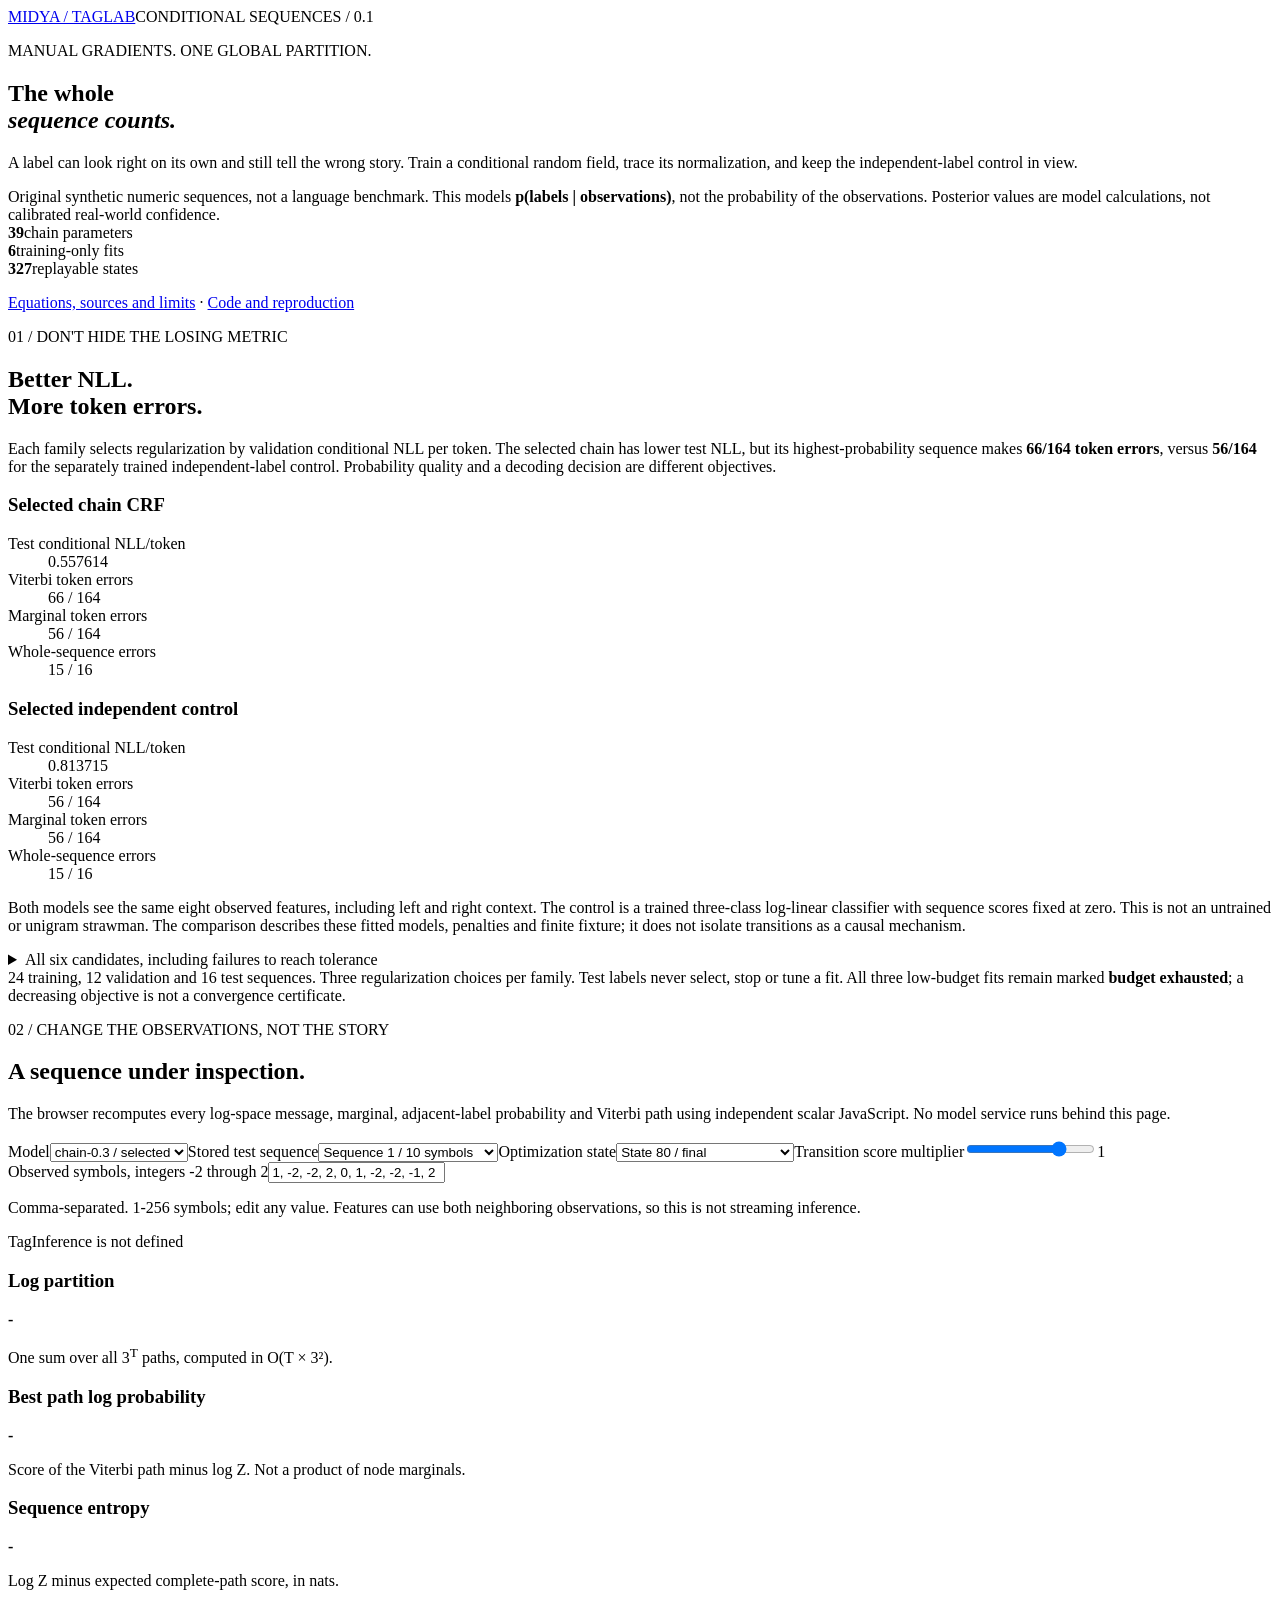
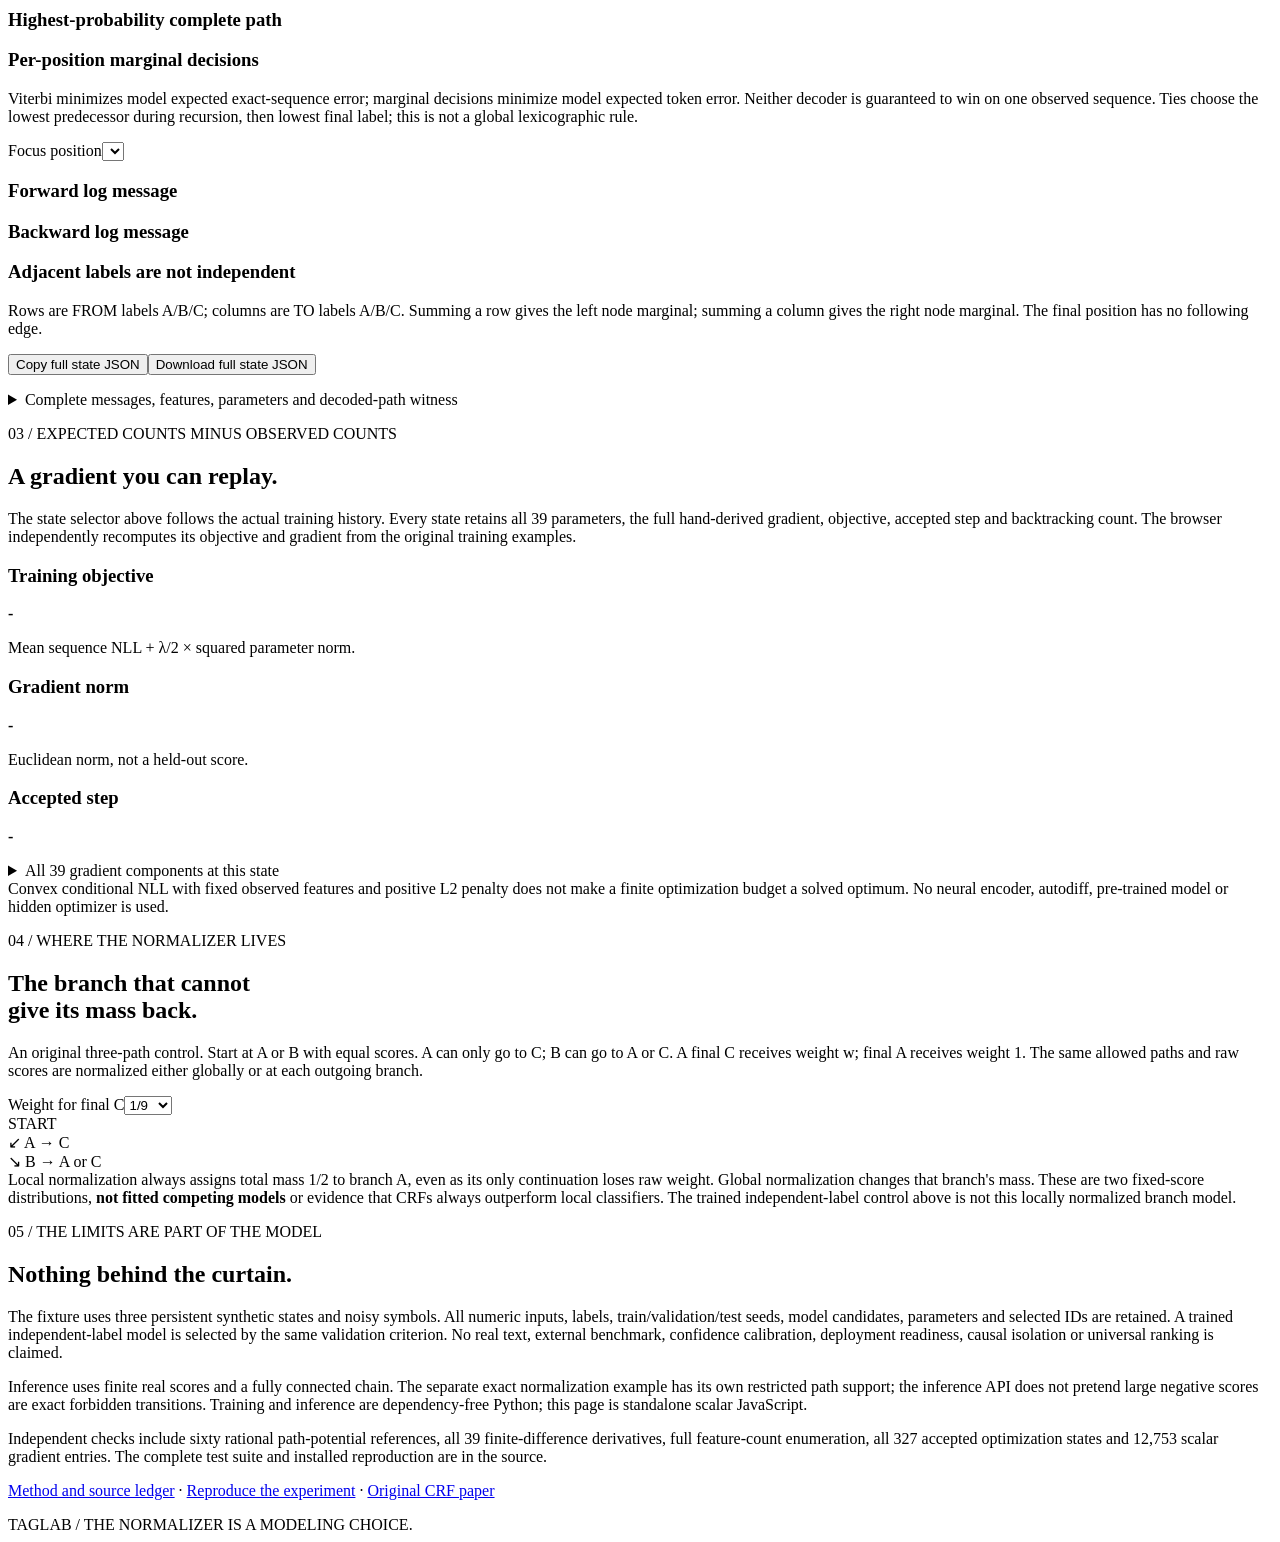
==== docs/index.html @ 72991f36 "Rename 23-index.html to index.html" ====
<!doctype html>
<html lang="en"><head><meta charset="utf-8"><meta name="viewport" content="width=device-width, initial-scale=1"><title>TagLab | The whole sequence counts</title><meta name="description" content="Manual linear-chain CRF learning, exact path controls and a live scalar sequence inspector."><link rel="stylesheet" href="style.css"><script src="archive-0.js"></script><script src="archive-1.js"></script><script src="archive-2.js"></script><script src="data.js"></script><script src="inference.js"></script><script src="app.js" defer></script></head>
<body><header><a href="https://github.com/midya8/taglab">MIDYA / TAGLAB</a><span>CONDITIONAL SEQUENCES / 0.1</span></header>
<main><section class="hero"><p class="eyebrow">MANUAL GRADIENTS. ONE GLOBAL PARTITION.</p><h1>The whole<br><em>sequence counts.</em></h1><p class="lead">A label can look right on its own and still tell the wrong story. Train a conditional random field, trace its normalization, and keep the independent-label control in view.</p><div class="notice">Original synthetic numeric sequences, not a language benchmark. This models <strong>p(labels | observations)</strong>, not the probability of the observations. Posterior values are model calculations, not calibrated real-world confidence.</div><div class="hero-stats"><div><b>39</b><span>chain parameters</span></div><div><b>6</b><span>training-only fits</span></div><div><b>327</b><span>replayable states</span></div></div><p><a href="https://github.com/midya8/taglab/blob/main/METHOD.md">Equations, sources and limits</a> · <a href="https://github.com/midya8/taglab">Code and reproduction</a></p></section>
<section><p class="eyebrow">01 / DON'T HIDE THE LOSING METRIC</p><h2>Better NLL.<br>More token errors.</h2><p>Each family selects regularization by validation conditional NLL per token. The selected chain has lower test NLL, but its highest-probability sequence makes <strong>66/164 token errors</strong>, versus <strong>56/164</strong> for the separately trained independent-label control. Probability quality and a decoding decision are different objectives.</p><div id="scores" class="score-grid"></div><p class="small">Both models see the same eight observed features, including left and right context. The control is a trained three-class log-linear classifier with sequence scores fixed at zero. This is not an untrained or unigram strawman. The comparison describes these fitted models, penalties and finite fixture; it does not isolate transitions as a causal mechanism.</p><details><summary>All six candidates, including failures to reach tolerance</summary><div id="candidates"></div></details><div class="notice">24 training, 12 validation and 16 test sequences. Three regularization choices per family. Test labels never select, stop or tune a fit. All three low-budget fits remain marked <strong>budget exhausted</strong>; a decreasing objective is not a convergence certificate.</div></section>
<section id="inspector"><p class="eyebrow">02 / CHANGE THE OBSERVATIONS, NOT THE STORY</p><h2>A sequence under inspection.</h2><p>The browser recomputes every log-space message, marginal, adjacent-label probability and Viterbi path using independent scalar JavaScript. No model service runs behind this page.</p><div class="control-grid"><label>Model<select id="model"></select></label><label>Stored test sequence<select id="sample"></select></label><label>Optimization state<select id="iteration"></select></label><label>Transition score multiplier<input id="scale" type="range" min="-2" max="2" step="0.25" value="1"><output id="scale-value">1</output></label></div><label>Observed symbols, integers -2 through 2<input id="symbols" type="text" spellcheck="false" autocomplete="off" aria-describedby="symbol-help"></label><p id="symbol-help" class="small">Comma-separated. 1-256 symbols; edit any value. Features can use both neighboring observations, so this is not streaming inference.</p><p id="status" role="status" aria-live="polite">Loading the checked model archive...</p><div class="result-grid"><article><h3>Log partition</h3><b id="logz">-</b><p>One sum over all 3<sup>T</sup> paths, computed in O(T × 3²).</p></article><article><h3>Best path log probability</h3><b id="path-logp">-</b><p>Score of the Viterbi path minus log Z. Not a product of node marginals.</p></article><article><h3>Sequence entropy</h3><b id="entropy">-</b><p>Log Z minus expected complete-path score, in nats.</p></article></div><div class="path-grid"><article><h3>Highest-probability complete path</h3><p id="viterbi" class="path"></p></article><article><h3>Per-position marginal decisions</h3><p id="modes" class="path"></p></article></div><p class="small">Viterbi minimizes model expected exact-sequence error; marginal decisions minimize model expected token error. Neither decoder is guaranteed to win on one observed sequence. Ties choose the lowest predecessor during recursion, then lowest final label; this is not a global lexicographic rule.</p><div class="control-grid"><label>Focus position<select id="focus"></select></label><div><p class="small" id="focus-description"></p></div></div><div id="node-bars"></div><div class="message-grid"><article><h3>Forward log message</h3><div id="alpha"></div></article><article><h3>Backward log message</h3><div id="beta"></div></article></div><h3>Adjacent labels are not independent</h3><p id="edge-description"></p><div id="edge"></div><p class="small">Rows are FROM labels A/B/C; columns are TO labels A/B/C. Summing a row gives the left node marginal; summing a column gives the right node marginal. The final position has no following edge.</p><div class="buttons"><button id="copy" type="button">Copy full state JSON</button><button id="download" type="button">Download full state JSON</button></div><p id="copy-status" role="status" aria-live="polite"></p><details><summary>Complete messages, features, parameters and decoded-path witness</summary><pre id="witness"></pre></details></section>
<section><p class="eyebrow">03 / EXPECTED COUNTS MINUS OBSERVED COUNTS</p><h2>A gradient you can replay.</h2><p>The state selector above follows the actual training history. Every state retains all 39 parameters, the full hand-derived gradient, objective, accepted step and backtracking count. The browser independently recomputes its objective and gradient from the original training examples.</p><div class="result-grid"><article><h3>Training objective</h3><b id="objective">-</b><p>Mean sequence NLL + λ/2 × squared parameter norm.</p></article><article><h3>Gradient norm</h3><b id="gradnorm">-</b><p>Euclidean norm, not a held-out score.</p></article><article><h3>Accepted step</h3><b id="step">-</b><p id="step-detail"></p></article></div><div id="training-plot" class="plot"></div><p id="training-status" class="small"></p><details><summary>All 39 gradient components at this state</summary><pre id="gradient"></pre></details><div class="notice">Convex conditional NLL with fixed observed features and positive L2 penalty does not make a finite optimization budget a solved optimum. No neural encoder, autodiff, pre-trained model or hidden optimizer is used.</div></section>
<section><p class="eyebrow">04 / WHERE THE NORMALIZER LIVES</p><h2>The branch that cannot<br>give its mass back.</h2><p>An original three-path control. Start at A or B with equal scores. A can only go to C; B can go to A or C. A final C receives weight w; final A receives weight 1. The same allowed paths and raw scores are normalized either globally or at each outgoing branch.</p><label>Weight for final C<select id="evidence"><option value="1">1</option><option value="3">1/3</option><option value="9" selected>1/9</option><option value="27">1/27</option><option value="81">1/81</option></select></label><div class="toy-graph" aria-label="Three allowed paths"><div>START</div><div>↙ A → C<br>↘ B → A or C</div></div><div id="normalization"></div><div class="notice">Local normalization always assigns total mass 1/2 to branch A, even as its only continuation loses raw weight. Global normalization changes that branch's mass. These are two fixed-score distributions, <strong>not fitted competing models</strong> or evidence that CRFs always outperform local classifiers. The trained independent-label control above is not this locally normalized branch model.</div></section>
<section><p class="eyebrow">05 / THE LIMITS ARE PART OF THE MODEL</p><h2>Nothing behind the curtain.</h2><p>The fixture uses three persistent synthetic states and noisy symbols. All numeric inputs, labels, train/validation/test seeds, model candidates, parameters and selected IDs are retained. A trained independent-label model is selected by the same validation criterion. No real text, external benchmark, confidence calibration, deployment readiness, causal isolation or universal ranking is claimed.</p><p>Inference uses finite real scores and a fully connected chain. The separate exact normalization example has its own restricted path support; the inference API does not pretend large negative scores are exact forbidden transitions. Training and inference are dependency-free Python; this page is standalone scalar JavaScript.</p><p>Independent checks include sixty rational path-potential references, all 39 finite-difference derivatives, full feature-count enumeration, all 327 accepted optimization states and 12,753 scalar gradient entries. The complete test suite and installed reproduction are in the source.</p><p><a href="https://github.com/midya8/taglab/blob/main/METHOD.md">Method and source ledger</a> · <a href="https://github.com/midya8/taglab">Reproduce the experiment</a> · <a href="https://repository.upenn.edu/entities/publication/c9aea099-b5c8-4fdd-901c-15b6f889e4a7">Original CRF paper</a></p></section></main><footer>TAGLAB / THE NORMALIZER IS A MODELING CHOICE.</footer></body></html>
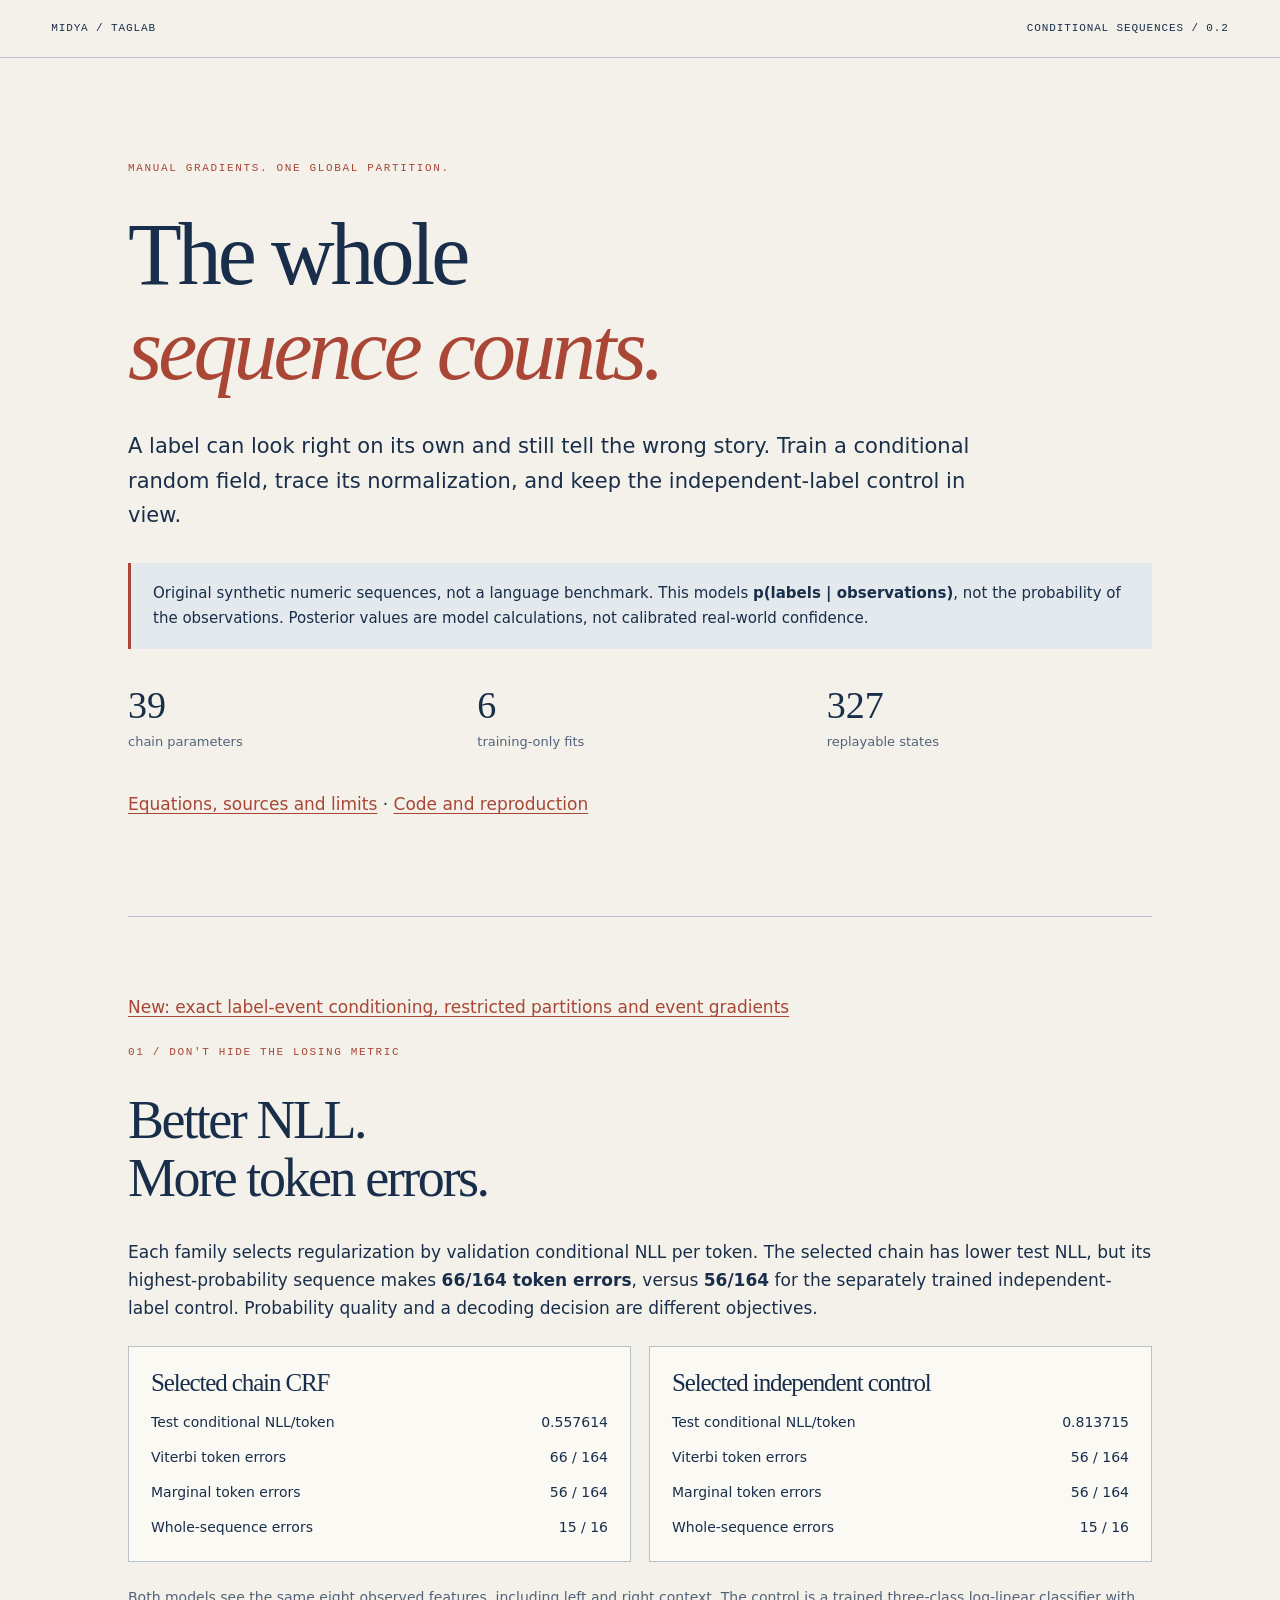
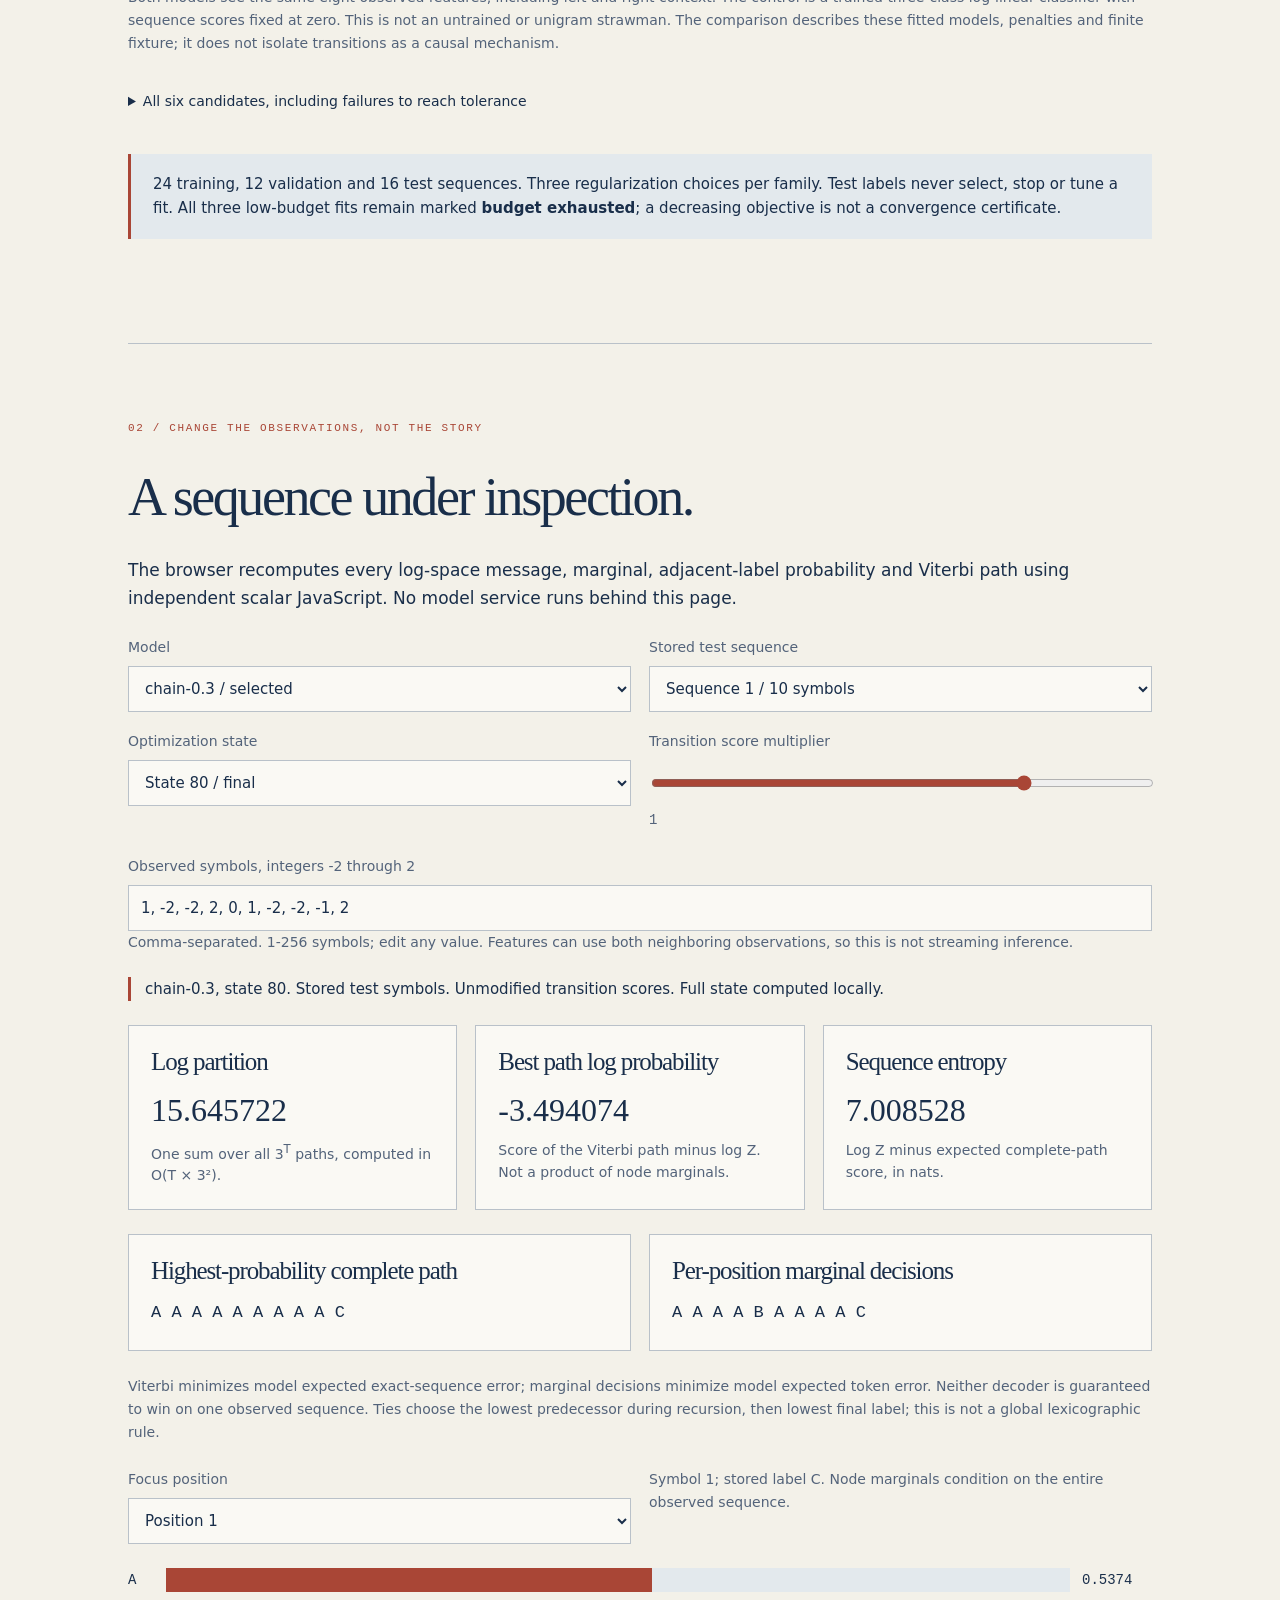
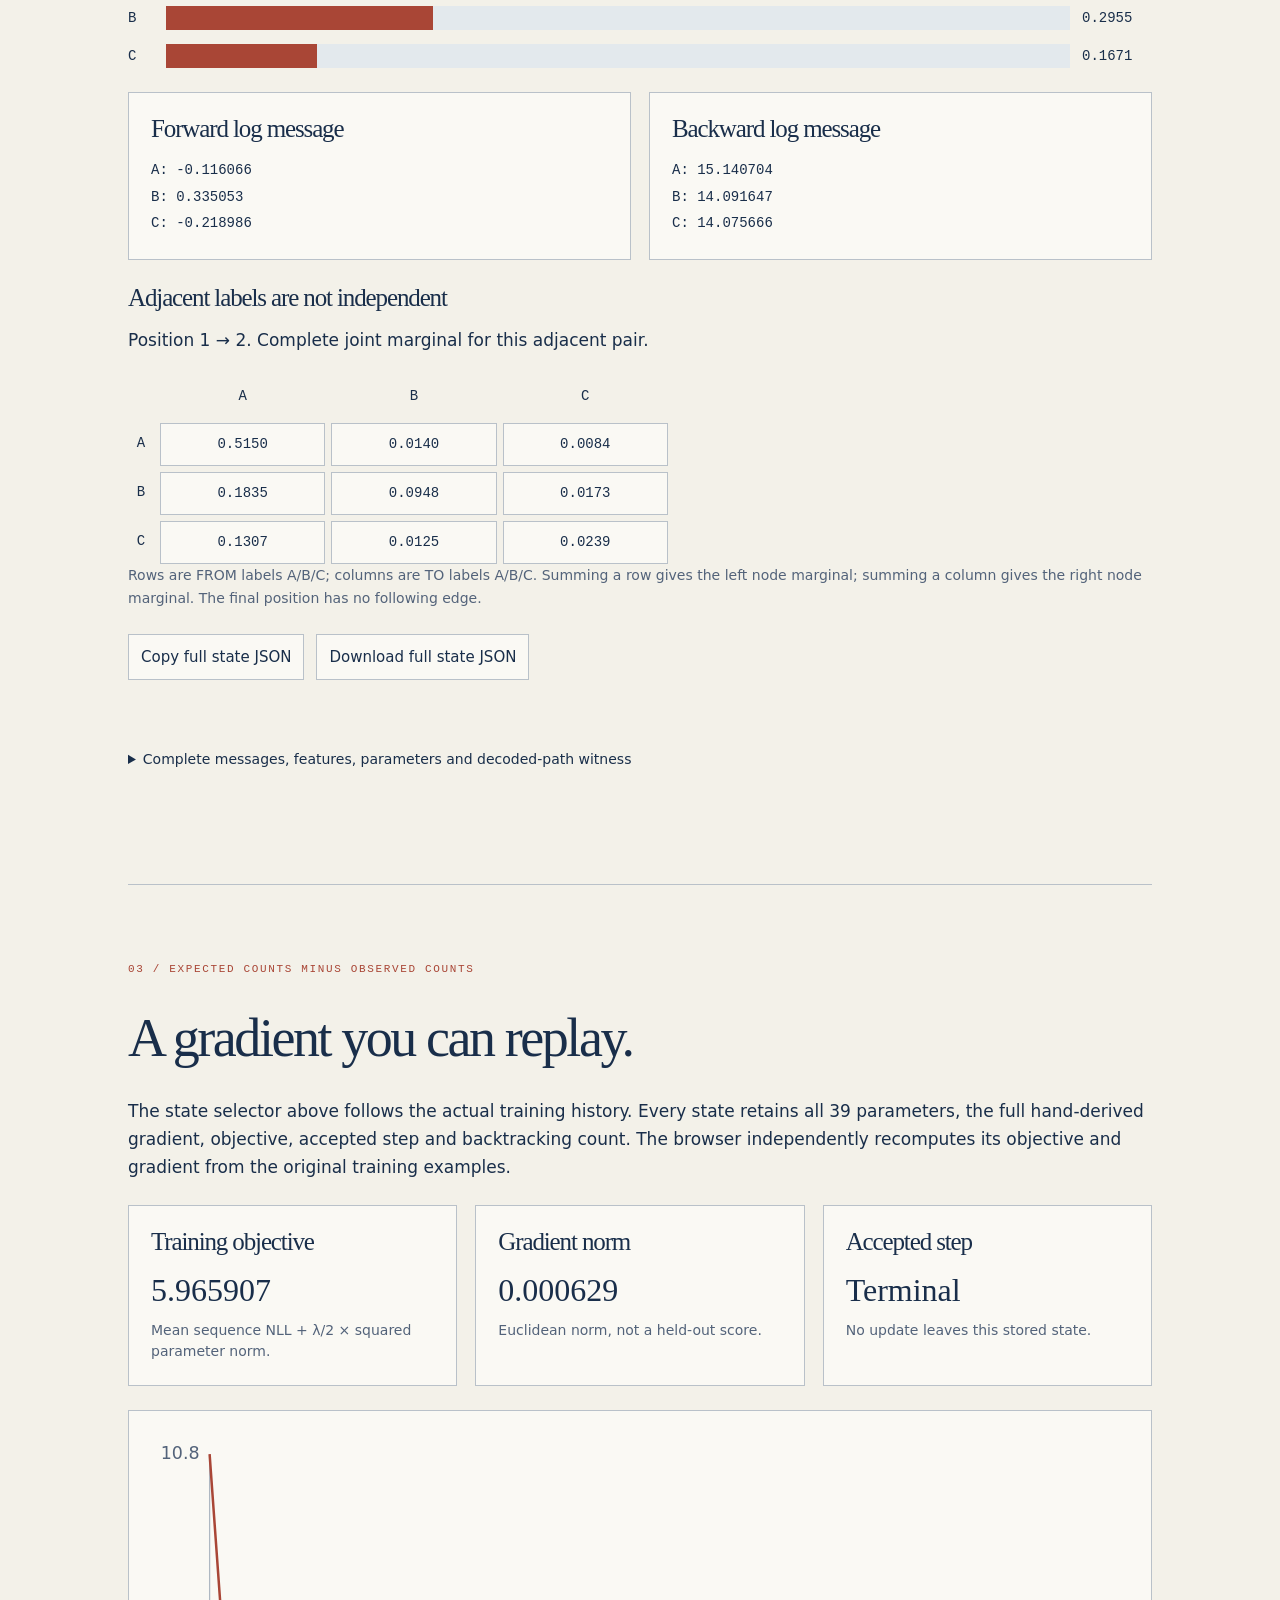
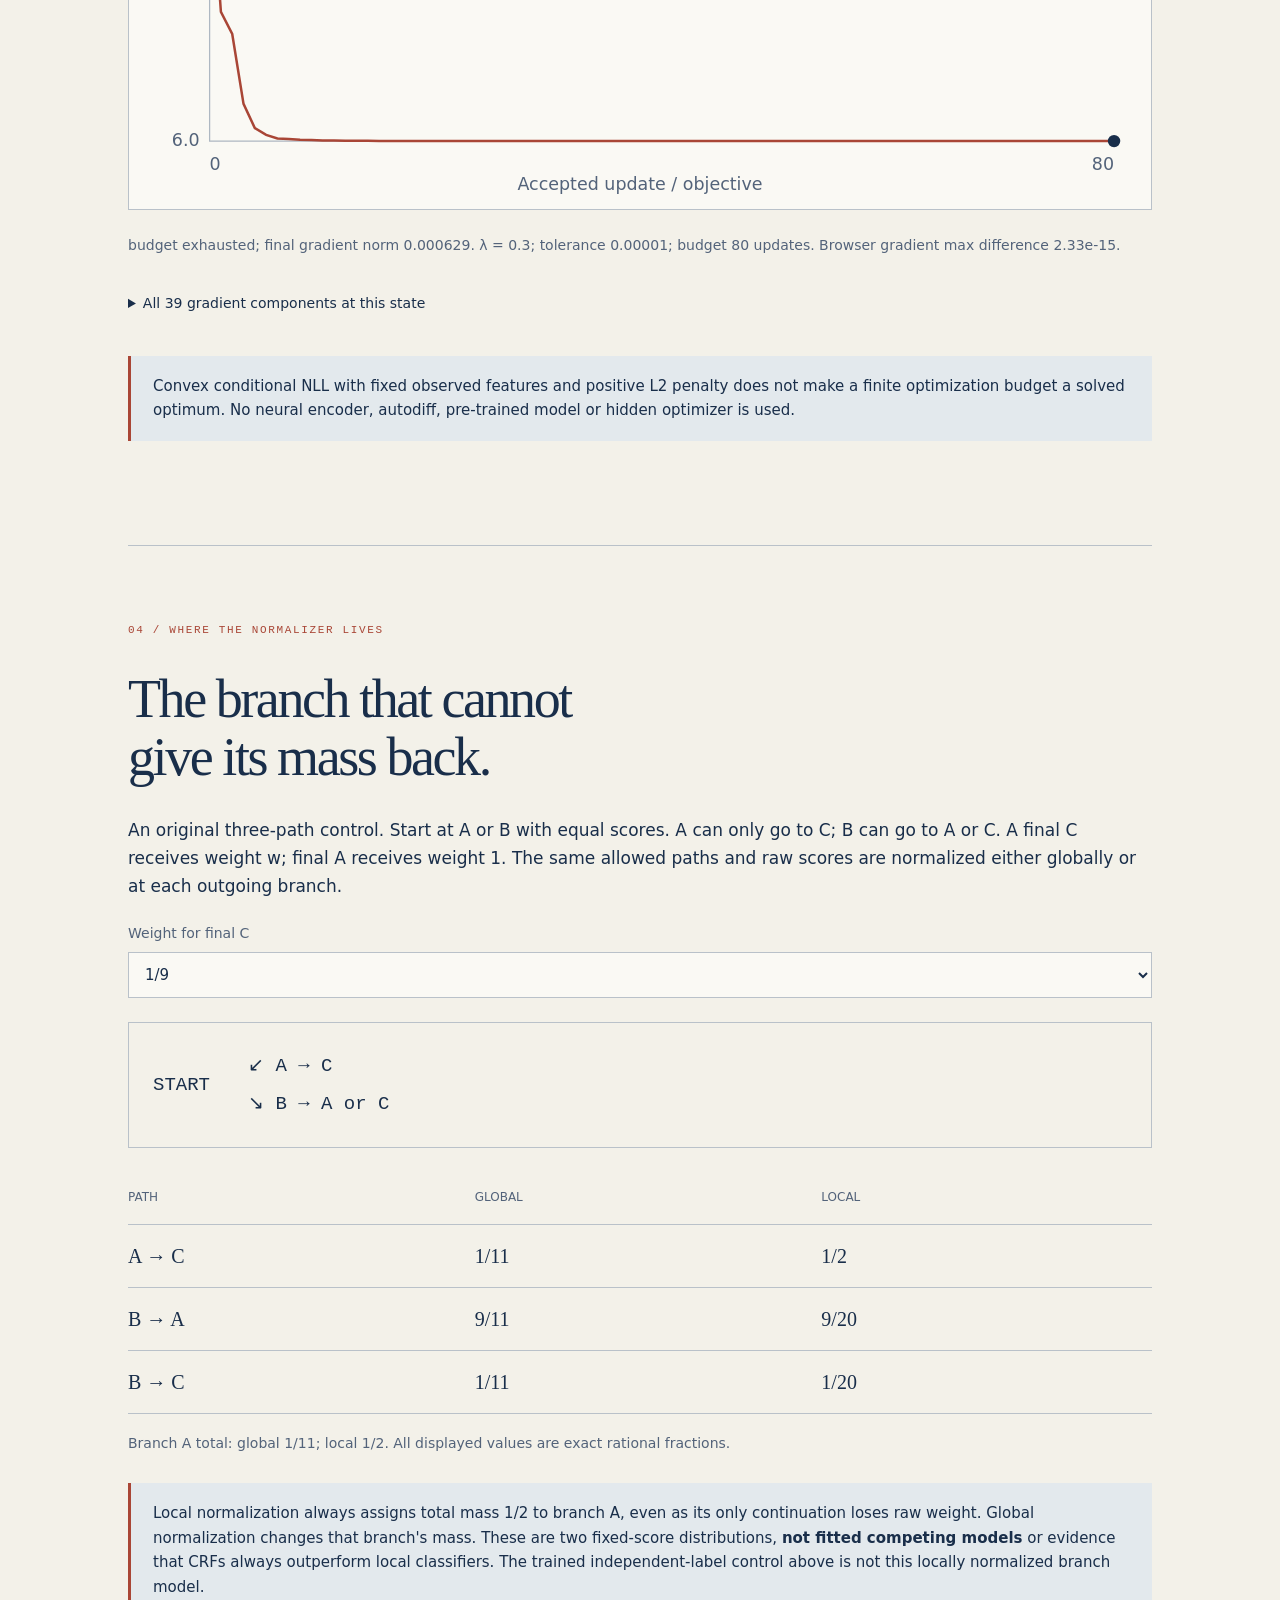
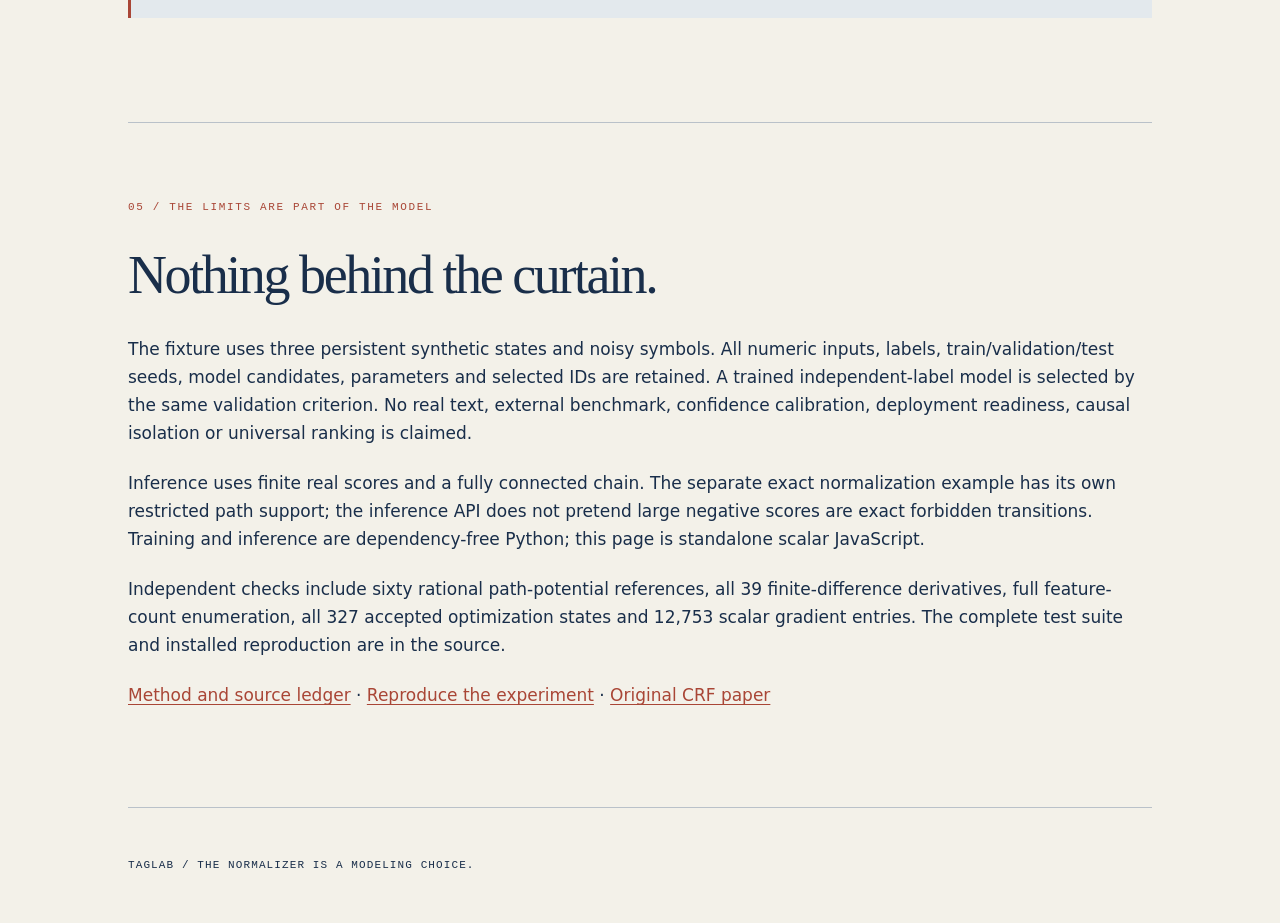
==== commit 1bc80d8e: "Update index.html" ====
--- a/docs/index.html
+++ b/docs/index.html
@@ -1,8 +1,8 @@
 <!doctype html>
 <html lang="en"><head><meta charset="utf-8"><meta name="viewport" content="width=device-width, initial-scale=1"><title>TagLab | The whole sequence counts</title><meta name="description" content="Manual linear-chain CRF learning, exact path controls and a live scalar sequence inspector."><link rel="stylesheet" href="style.css"><script src="archive-0.js"></script><script src="archive-1.js"></script><script src="archive-2.js"></script><script src="data.js"></script><script src="inference.js"></script><script src="app.js" defer></script></head>
-<body><header><a href="https://github.com/midya8/taglab">MIDYA / TAGLAB</a><span>CONDITIONAL SEQUENCES / 0.1</span></header>
+<body><header><a href="https://github.com/midya8/taglab">MIDYA / TAGLAB</a><span>CONDITIONAL SEQUENCES / 0.2</span></header>
 <main><section class="hero"><p class="eyebrow">MANUAL GRADIENTS. ONE GLOBAL PARTITION.</p><h1>The whole<br><em>sequence counts.</em></h1><p class="lead">A label can look right on its own and still tell the wrong story. Train a conditional random field, trace its normalization, and keep the independent-label control in view.</p><div class="notice">Original synthetic numeric sequences, not a language benchmark. This models <strong>p(labels | observations)</strong>, not the probability of the observations. Posterior values are model calculations, not calibrated real-world confidence.</div><div class="hero-stats"><div><b>39</b><span>chain parameters</span></div><div><b>6</b><span>training-only fits</span></div><div><b>327</b><span>replayable states</span></div></div><p><a href="https://github.com/midya8/taglab/blob/main/METHOD.md">Equations, sources and limits</a> · <a href="https://github.com/midya8/taglab">Code and reproduction</a></p></section>
-<section><p class="eyebrow">01 / DON'T HIDE THE LOSING METRIC</p><h2>Better NLL.<br>More token errors.</h2><p>Each family selects regularization by validation conditional NLL per token. The selected chain has lower test NLL, but its highest-probability sequence makes <strong>66/164 token errors</strong>, versus <strong>56/164</strong> for the separately trained independent-label control. Probability quality and a decoding decision are different objectives.</p><div id="scores" class="score-grid"></div><p class="small">Both models see the same eight observed features, including left and right context. The control is a trained three-class log-linear classifier with sequence scores fixed at zero. This is not an untrained or unigram strawman. The comparison describes these fitted models, penalties and finite fixture; it does not isolate transitions as a causal mechanism.</p><details><summary>All six candidates, including failures to reach tolerance</summary><div id="candidates"></div></details><div class="notice">24 training, 12 validation and 16 test sequences. Three regularization choices per family. Test labels never select, stop or tune a fit. All three low-budget fits remain marked <strong>budget exhausted</strong>; a decreasing objective is not a convergence certificate.</div></section>
+<section><p><a href="evidence.html">New: exact label-event conditioning, restricted partitions and event gradients</a></p><p class="eyebrow">01 / DON'T HIDE THE LOSING METRIC</p><h2>Better NLL.<br>More token errors.</h2><p>Each family selects regularization by validation conditional NLL per token. The selected chain has lower test NLL, but its highest-probability sequence makes <strong>66/164 token errors</strong>, versus <strong>56/164</strong> for the separately trained independent-label control. Probability quality and a decoding decision are different objectives.</p><div id="scores" class="score-grid"></div><p class="small">Both models see the same eight observed features, including left and right context. The control is a trained three-class log-linear classifier with sequence scores fixed at zero. This is not an untrained or unigram strawman. The comparison describes these fitted models, penalties and finite fixture; it does not isolate transitions as a causal mechanism.</p><details><summary>All six candidates, including failures to reach tolerance</summary><div id="candidates"></div></details><div class="notice">24 training, 12 validation and 16 test sequences. Three regularization choices per family. Test labels never select, stop or tune a fit. All three low-budget fits remain marked <strong>budget exhausted</strong>; a decreasing objective is not a convergence certificate.</div></section>
 <section id="inspector"><p class="eyebrow">02 / CHANGE THE OBSERVATIONS, NOT THE STORY</p><h2>A sequence under inspection.</h2><p>The browser recomputes every log-space message, marginal, adjacent-label probability and Viterbi path using independent scalar JavaScript. No model service runs behind this page.</p><div class="control-grid"><label>Model<select id="model"></select></label><label>Stored test sequence<select id="sample"></select></label><label>Optimization state<select id="iteration"></select></label><label>Transition score multiplier<input id="scale" type="range" min="-2" max="2" step="0.25" value="1"><output id="scale-value">1</output></label></div><label>Observed symbols, integers -2 through 2<input id="symbols" type="text" spellcheck="false" autocomplete="off" aria-describedby="symbol-help"></label><p id="symbol-help" class="small">Comma-separated. 1-256 symbols; edit any value. Features can use both neighboring observations, so this is not streaming inference.</p><p id="status" role="status" aria-live="polite">Loading the checked model archive...</p><div class="result-grid"><article><h3>Log partition</h3><b id="logz">-</b><p>One sum over all 3<sup>T</sup> paths, computed in O(T × 3²).</p></article><article><h3>Best path log probability</h3><b id="path-logp">-</b><p>Score of the Viterbi path minus log Z. Not a product of node marginals.</p></article><article><h3>Sequence entropy</h3><b id="entropy">-</b><p>Log Z minus expected complete-path score, in nats.</p></article></div><div class="path-grid"><article><h3>Highest-probability complete path</h3><p id="viterbi" class="path"></p></article><article><h3>Per-position marginal decisions</h3><p id="modes" class="path"></p></article></div><p class="small">Viterbi minimizes model expected exact-sequence error; marginal decisions minimize model expected token error. Neither decoder is guaranteed to win on one observed sequence. Ties choose the lowest predecessor during recursion, then lowest final label; this is not a global lexicographic rule.</p><div class="control-grid"><label>Focus position<select id="focus"></select></label><div><p class="small" id="focus-description"></p></div></div><div id="node-bars"></div><div class="message-grid"><article><h3>Forward log message</h3><div id="alpha"></div></article><article><h3>Backward log message</h3><div id="beta"></div></article></div><h3>Adjacent labels are not independent</h3><p id="edge-description"></p><div id="edge"></div><p class="small">Rows are FROM labels A/B/C; columns are TO labels A/B/C. Summing a row gives the left node marginal; summing a column gives the right node marginal. The final position has no following edge.</p><div class="buttons"><button id="copy" type="button">Copy full state JSON</button><button id="download" type="button">Download full state JSON</button></div><p id="copy-status" role="status" aria-live="polite"></p><details><summary>Complete messages, features, parameters and decoded-path witness</summary><pre id="witness"></pre></details></section>
 <section><p class="eyebrow">03 / EXPECTED COUNTS MINUS OBSERVED COUNTS</p><h2>A gradient you can replay.</h2><p>The state selector above follows the actual training history. Every state retains all 39 parameters, the full hand-derived gradient, objective, accepted step and backtracking count. The browser independently recomputes its objective and gradient from the original training examples.</p><div class="result-grid"><article><h3>Training objective</h3><b id="objective">-</b><p>Mean sequence NLL + λ/2 × squared parameter norm.</p></article><article><h3>Gradient norm</h3><b id="gradnorm">-</b><p>Euclidean norm, not a held-out score.</p></article><article><h3>Accepted step</h3><b id="step">-</b><p id="step-detail"></p></article></div><div id="training-plot" class="plot"></div><p id="training-status" class="small"></p><details><summary>All 39 gradient components at this state</summary><pre id="gradient"></pre></details><div class="notice">Convex conditional NLL with fixed observed features and positive L2 penalty does not make a finite optimization budget a solved optimum. No neural encoder, autodiff, pre-trained model or hidden optimizer is used.</div></section>
 <section><p class="eyebrow">04 / WHERE THE NORMALIZER LIVES</p><h2>The branch that cannot<br>give its mass back.</h2><p>An original three-path control. Start at A or B with equal scores. A can only go to C; B can go to A or C. A final C receives weight w; final A receives weight 1. The same allowed paths and raw scores are normalized either globally or at each outgoing branch.</p><label>Weight for final C<select id="evidence"><option value="1">1</option><option value="3">1/3</option><option value="9" selected>1/9</option><option value="27">1/27</option><option value="81">1/81</option></select></label><div class="toy-graph" aria-label="Three allowed paths"><div>START</div><div>↙ A → C<br>↘ B → A or C</div></div><div id="normalization"></div><div class="notice">Local normalization always assigns total mass 1/2 to branch A, even as its only continuation loses raw weight. Global normalization changes that branch's mass. These are two fixed-score distributions, <strong>not fitted competing models</strong> or evidence that CRFs always outperform local classifiers. The trained independent-label control above is not this locally normalized branch model.</div></section>
--- a/docs/style.css
+++ b/docs/style.css
@@ -0,0 +1 @@
+:root{--paper:#f3f1e9;--ink:#192e4a;--muted:#53637a;--line:#b9c1c9;--accent:#a94636;--card:#faf9f4;--blue:#e3e9ed;--mono:ui-monospace,SFMono-Regular,Consolas,monospace}*{box-sizing:border-box}body{margin:0;background:var(--paper);color:var(--ink);font:17px/1.65 system-ui,sans-serif}header{padding:20px 4%;border-bottom:1px solid var(--line);display:flex;justify-content:space-between;gap:12px;font:11px/1.5 var(--mono);letter-spacing:.08em}header a{color:var(--ink);text-decoration:none}main{max-width:1080px;margin:auto;padding:0 28px}section{padding:76px 0;border-bottom:1px solid var(--line)}.hero{padding:102px 0 76px}.eyebrow{font:11px/1.6 var(--mono);letter-spacing:.15em;color:var(--accent);margin:0 0 30px}h1,h2,h3{font-family:Georgia,'Times New Roman',serif;font-weight:400;letter-spacing:-.045em;line-height:1.08}h1{font-size:clamp(54px,7vw,88px);margin:0 0 32px}h1 em{font-weight:400;color:var(--accent)}h2{font-size:clamp(35px,4.5vw,54px);margin:0 0 30px}h3{font-size:25px;margin:0 0 15px}.lead{font-size:21px;max-width:850px;margin:0 0 30px}.notice{border-left:3px solid var(--accent);padding:18px 22px;background:var(--blue);font-size:15px;margin:28px 0}.small{font-size:14px;color:var(--muted)}a{color:var(--accent);text-underline-offset:3px}p{margin:0 0 22px}b{font-weight:500}.hero-stats{display:grid;grid-template-columns:repeat(3,1fr);gap:24px;margin:36px 0}.hero-stats b{font:38px/1.1 Georgia,serif;display:block}.hero-stats span{font-size:13px;color:var(--muted)}.score-grid,.result-grid,.path-grid,.message-grid,.control-grid{display:grid;grid-template-columns:repeat(2,minmax(0,1fr));gap:18px;margin:24px 0}.result-grid{grid-template-columns:repeat(3,minmax(0,1fr))}article{background:var(--card);border:1px solid var(--line);padding:22px;min-width:0}article>b{display:block;font:32px/1.3 Georgia,serif;overflow-wrap:anywhere;margin-bottom:8px}article p{font-size:14px;line-height:1.55;margin:0;color:var(--muted)}article .path{font:17px/1.7 var(--mono);color:var(--ink);overflow-wrap:anywhere}.score-grid dl{font-size:14px;display:grid;grid-template-columns:1fr 1fr;gap:12px;margin:0}.score-grid dd{margin:0;text-align:right}label{font-size:14px;color:var(--muted);display:block;min-width:0}select,input,button{font:15px/1.4 system-ui,sans-serif;color:var(--ink);background:var(--card);border:1px solid var(--line);border-radius:0;min-height:46px;padding:10px 12px;max-width:100%}select,input{display:block;width:100%;margin-top:7px}input[type=range]{padding:4px 0;accent-color:var(--accent)}button{cursor:pointer}button:hover{background:var(--blue)}:focus-visible{outline:2px solid var(--accent);outline-offset:3px}output{font:14px var(--mono)}.buttons{display:flex;gap:12px;flex-wrap:wrap;margin:24px 0 10px}details{margin:24px 0}summary{min-height:46px;cursor:pointer;padding:10px 0;font-size:14px}pre{font:12px/1.5 var(--mono);background:var(--card);border:1px solid var(--line);padding:16px;max-height:520px;overflow:auto}.bar-row{display:grid;grid-template-columns:26px minmax(0,1fr) 70px;gap:12px;align-items:center;margin:14px 0;font:14px var(--mono)}.bar{height:24px;background:var(--blue)}.bar>span{height:100%;display:block;background:var(--accent)}.message-grid article div{font:14px/1.9 var(--mono)}.matrix{display:grid;grid-template-columns:26px repeat(3,minmax(0,1fr));gap:6px;max-width:540px}.matrix>div{text-align:center;background:var(--card);border:1px solid var(--line);padding:10px 2px;font:14px/1.5 var(--mono)}.matrix>.label{border:0;background:none}.candidate{padding:18px 0;border-bottom:1px solid var(--line);font-size:14px;display:grid;grid-template-columns:1.4fr 1fr 1fr;gap:12px}.candidate b{display:block}.candidate span{display:block;color:var(--muted)}.plot{background:var(--card);border:1px solid var(--line);margin:24px 0;padding:12px}.plot svg{display:block;width:100%;height:auto}.toy-graph{display:flex;gap:38px;padding:24px;border:1px solid var(--line);font:19px/2 var(--mono);align-items:center;margin:24px 0}.toy-row{display:grid;grid-template-columns:1fr 1fr 1fr;gap:16px;padding:16px 0;border-bottom:1px solid var(--line)}.toy-row span{font:20px/1.5 Georgia,serif}.toy-row small{display:block;color:var(--muted);font:12px/1.6 system-ui}footer{max-width:1080px;padding:48px 28px;margin:auto;font:11px/1.7 var(--mono);letter-spacing:.1em}#status{border-left:3px solid var(--accent);padding-left:14px;font-size:15px}#copy-status{font-size:14px;min-height:24px}@media(max-width:650px){body{font-size:16px}header{font-size:9px;padding:18px 20px}main{padding:0 20px}.hero{padding-top:72px}.hero .lead{font-size:19px}section{padding:62px 0}.hero-stats{gap:16px}.hero-stats span{font-size:12px}.control-grid,.score-grid,.result-grid,.path-grid,.message-grid{grid-template-columns:1fr;gap:14px}.candidate{grid-template-columns:1fr 1fr}.candidate>div:first-child{grid-column:1/-1}.notice{padding:16px;font-size:14px}article{padding:18px}.toy-graph{gap:18px;font-size:15px}.toy-row{gap:8px}.toy-row span{font-size:18px}.matrix>div{font-size:12px;padding:10px 1px}.eyebrow{font-size:10px}.hero-stats b{font-size:32px}.buttons button{flex:1}.plot{padding:4px}}
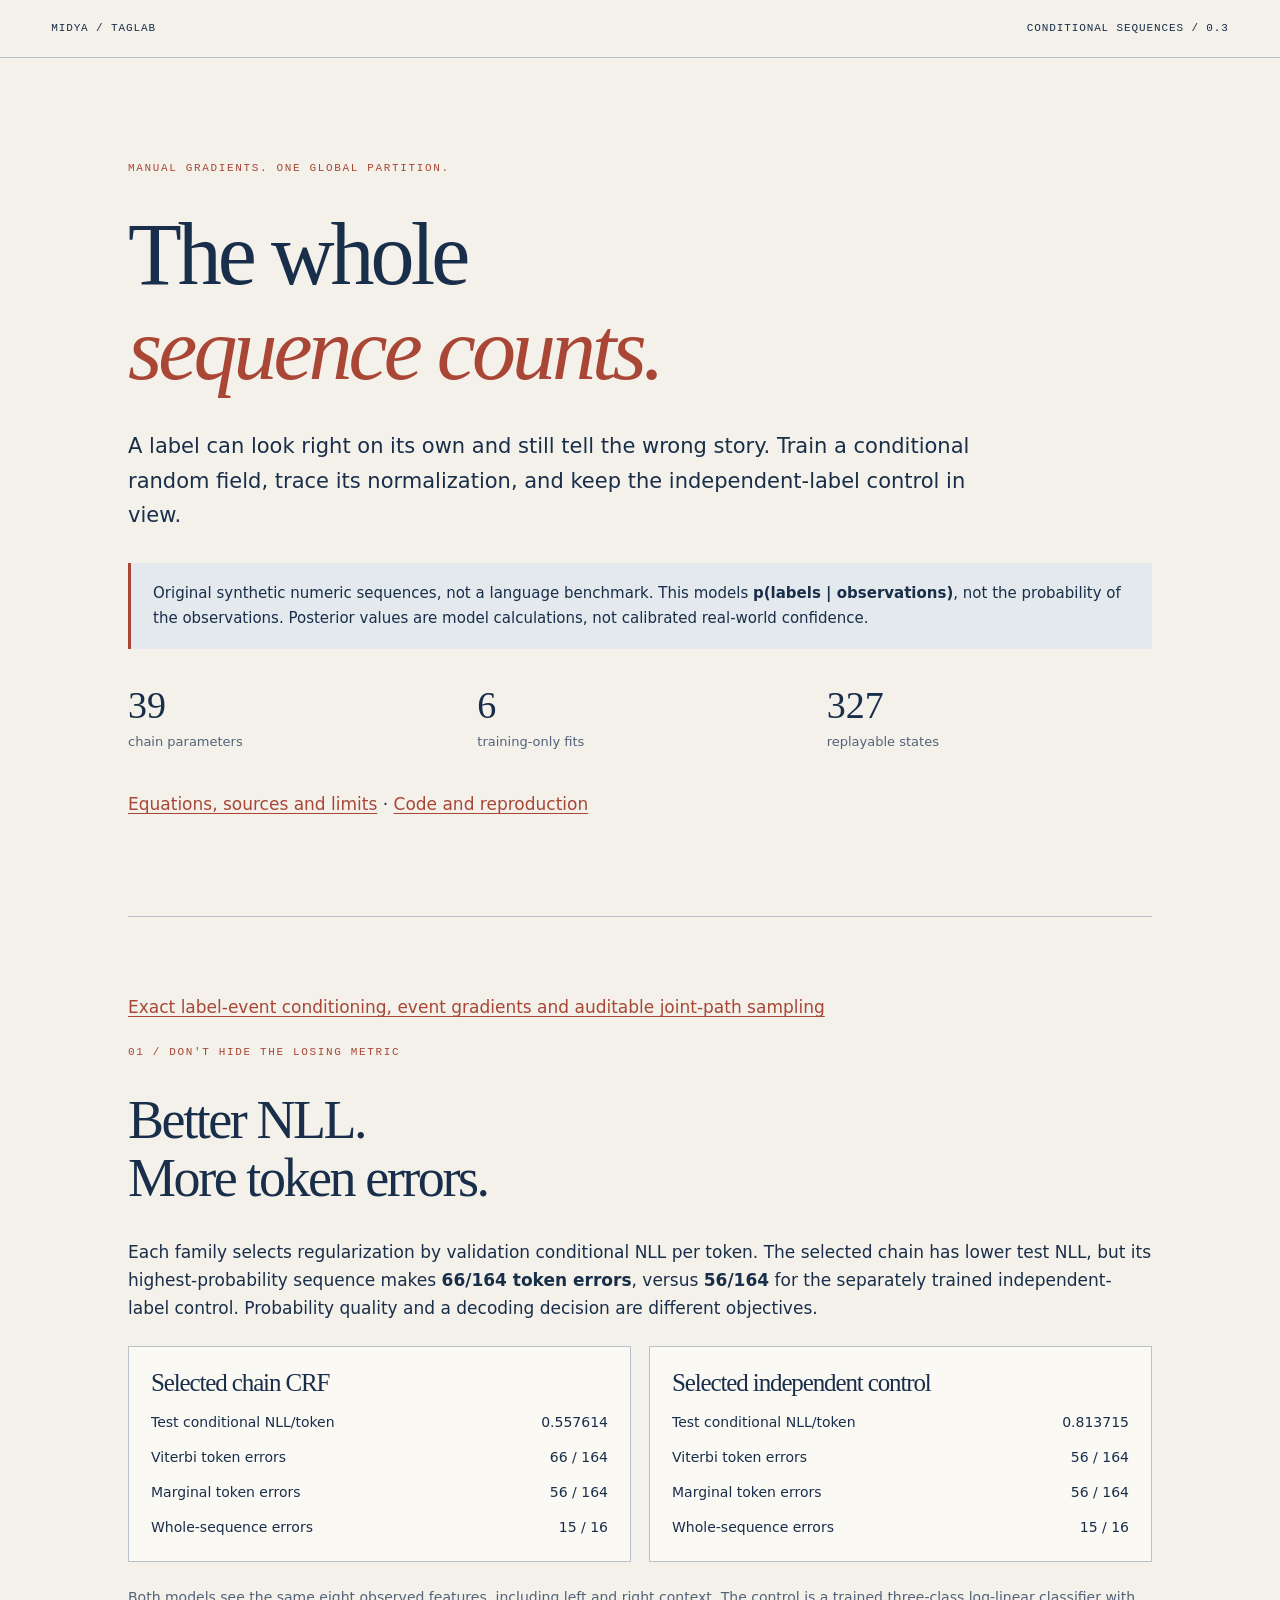
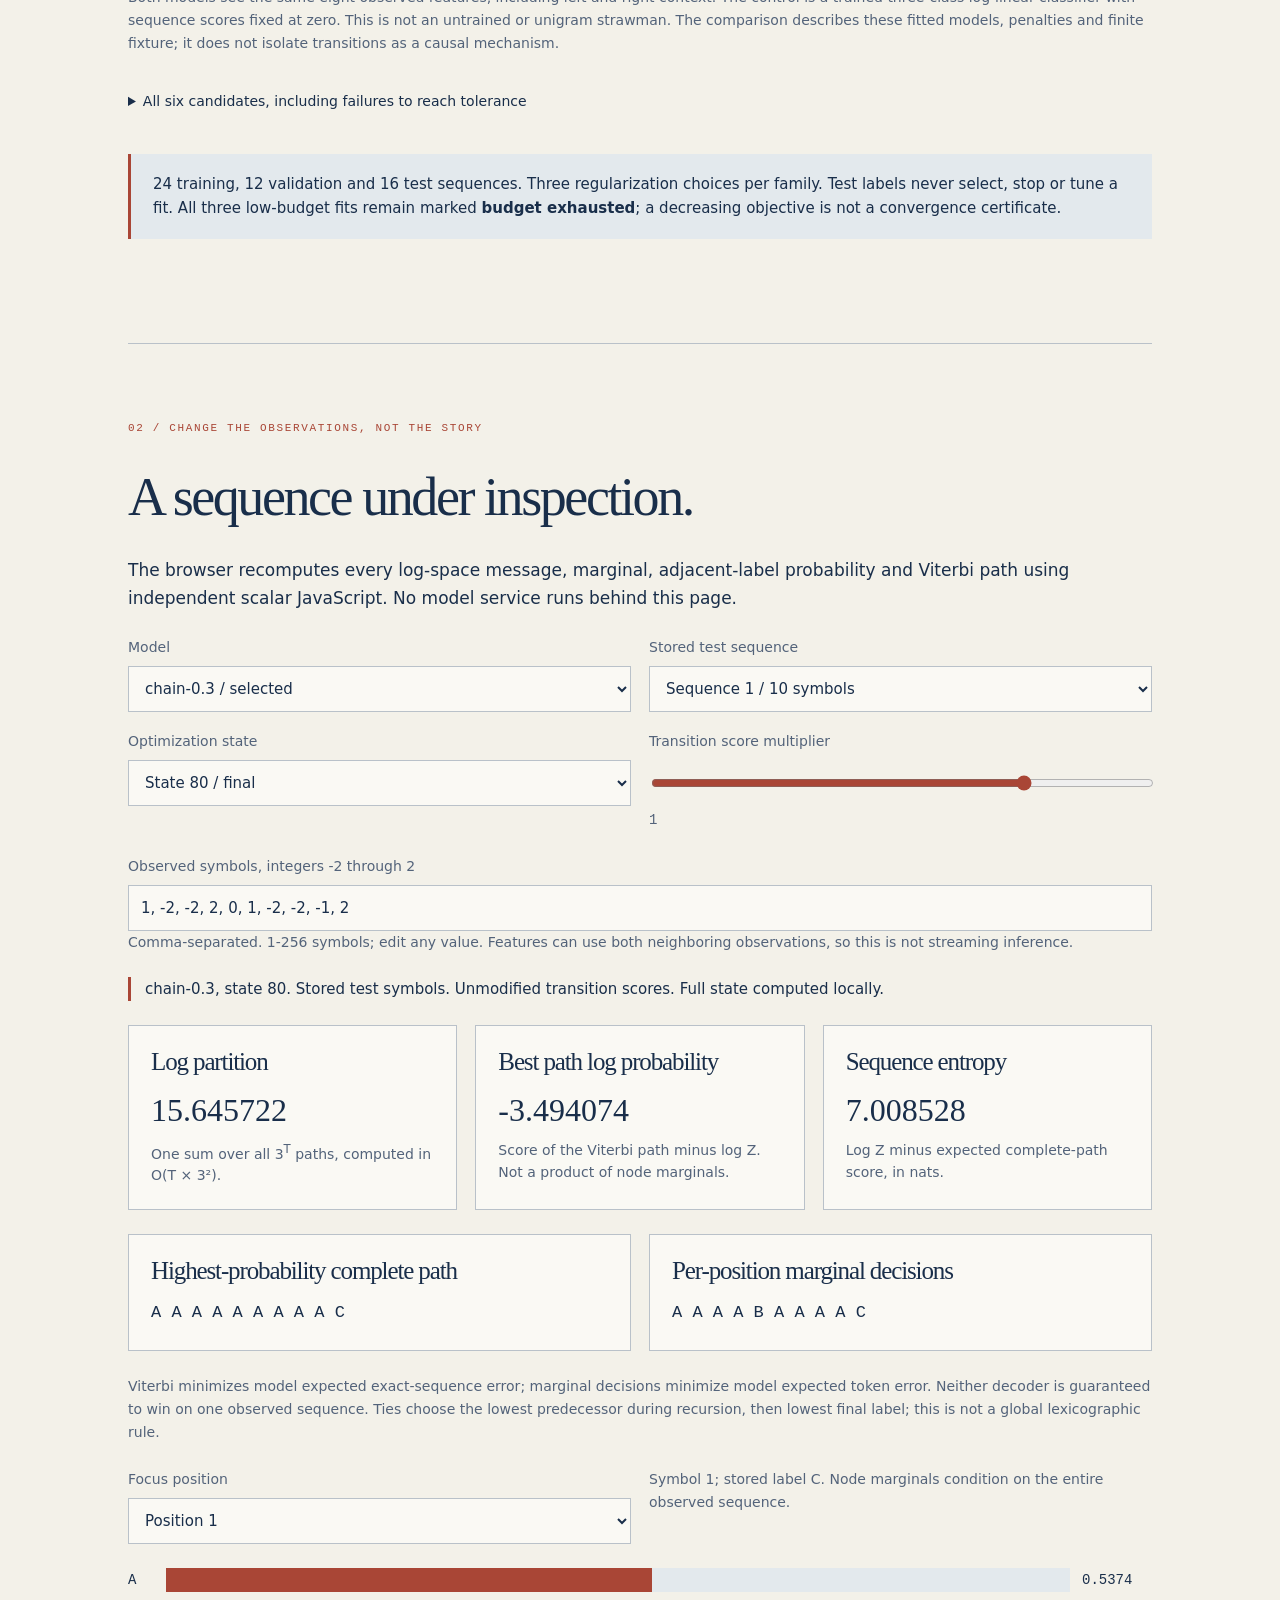
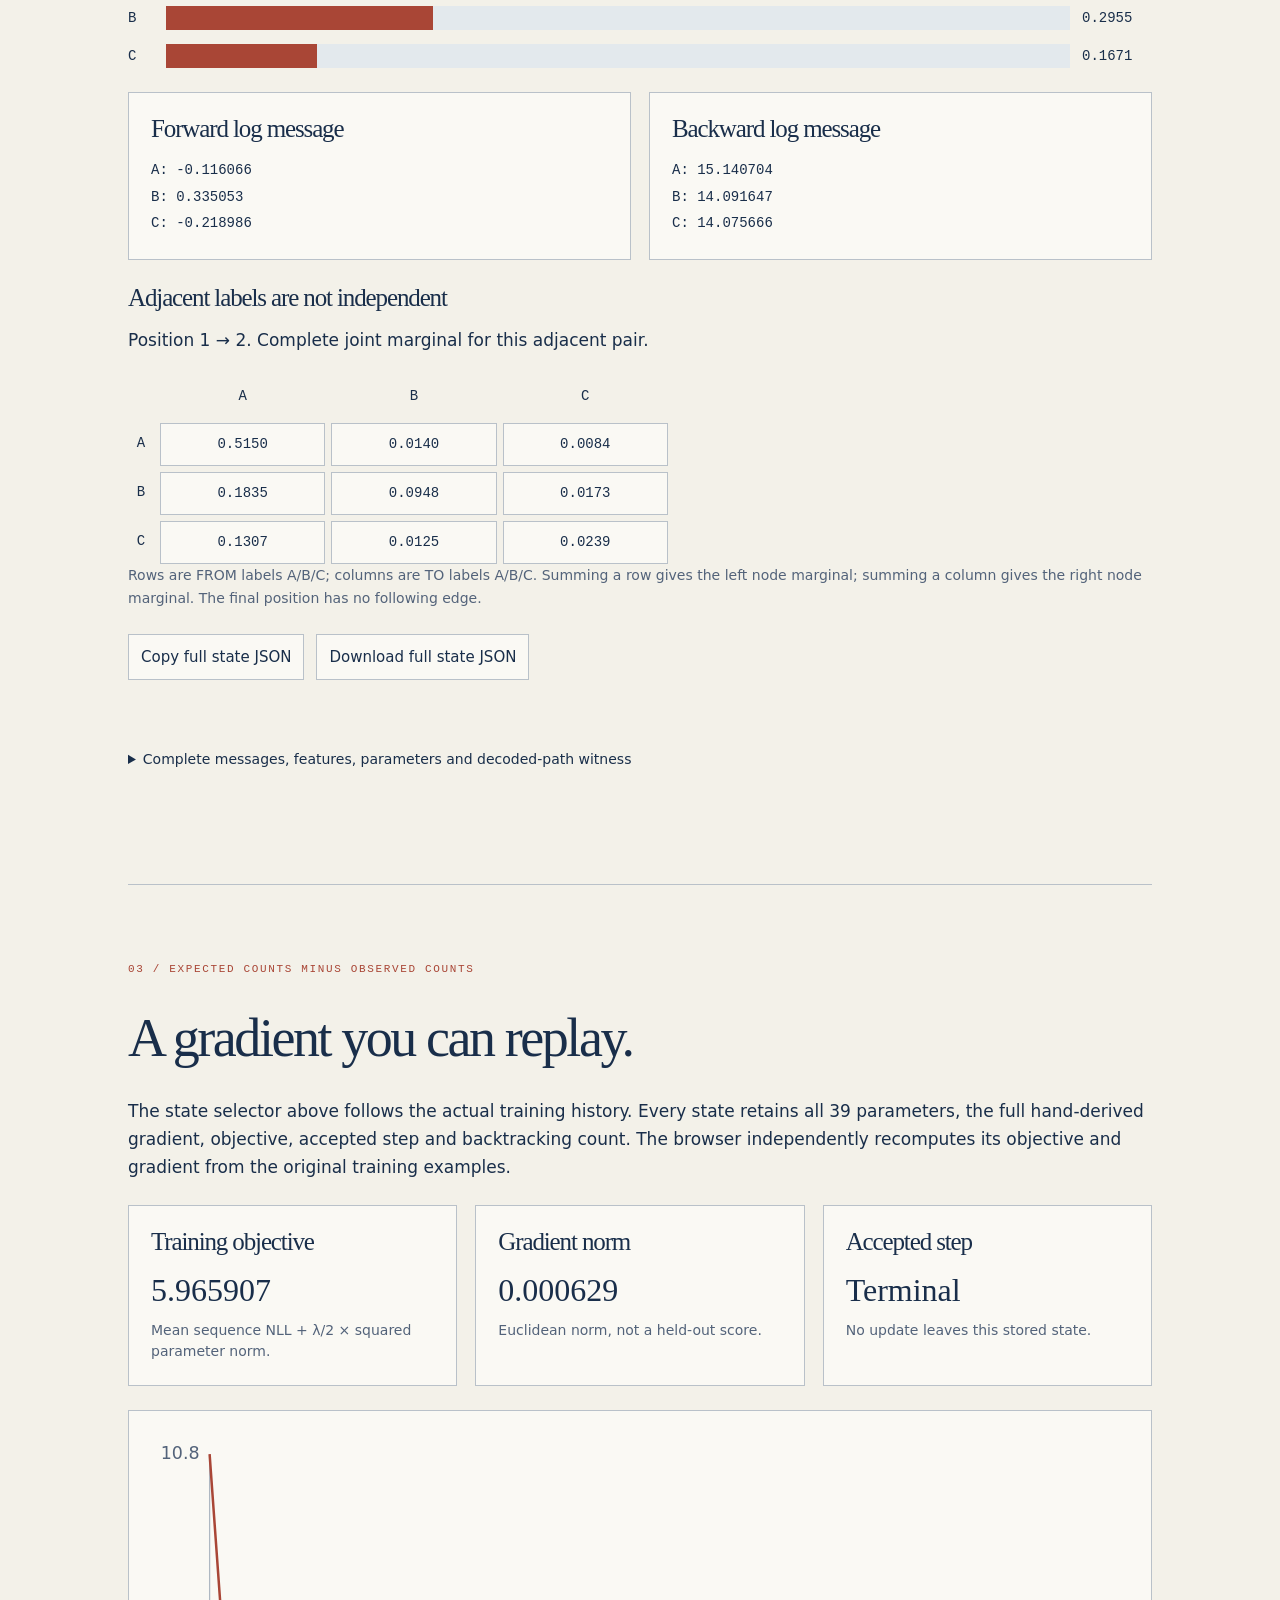
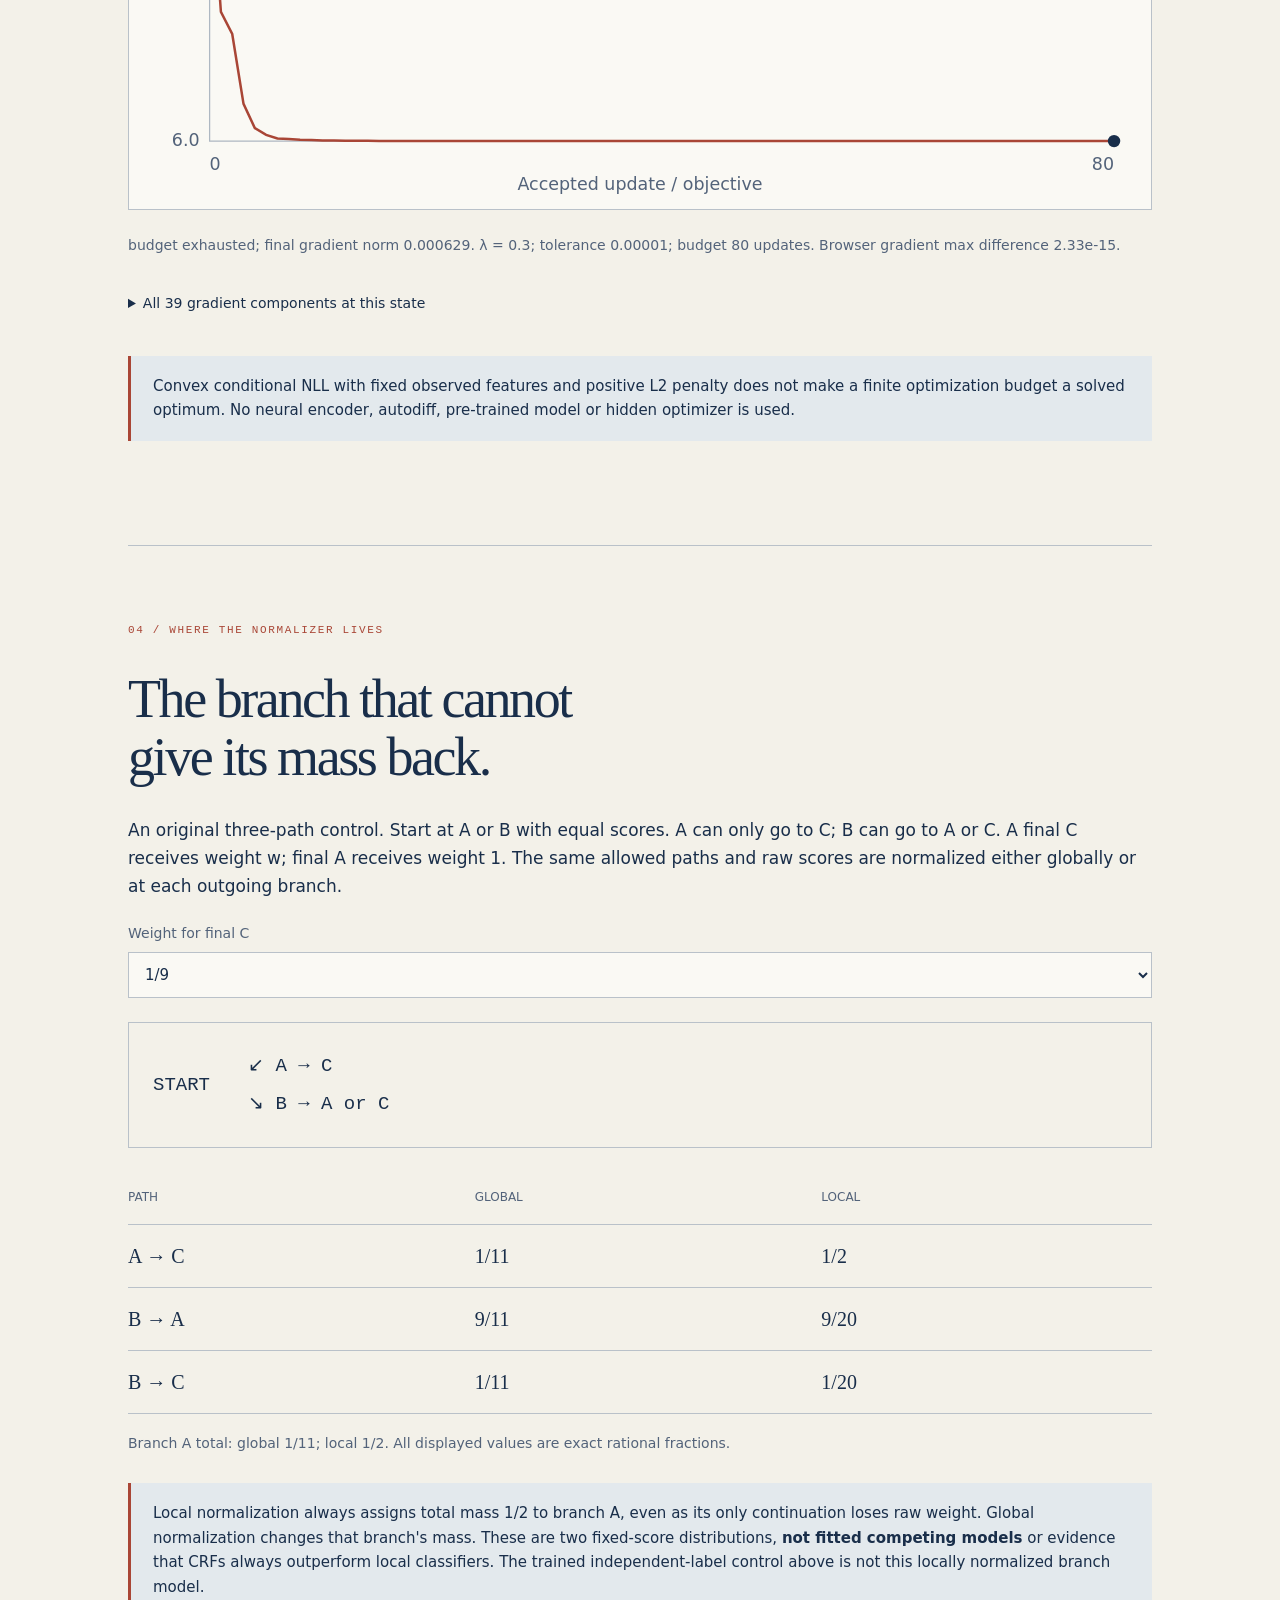
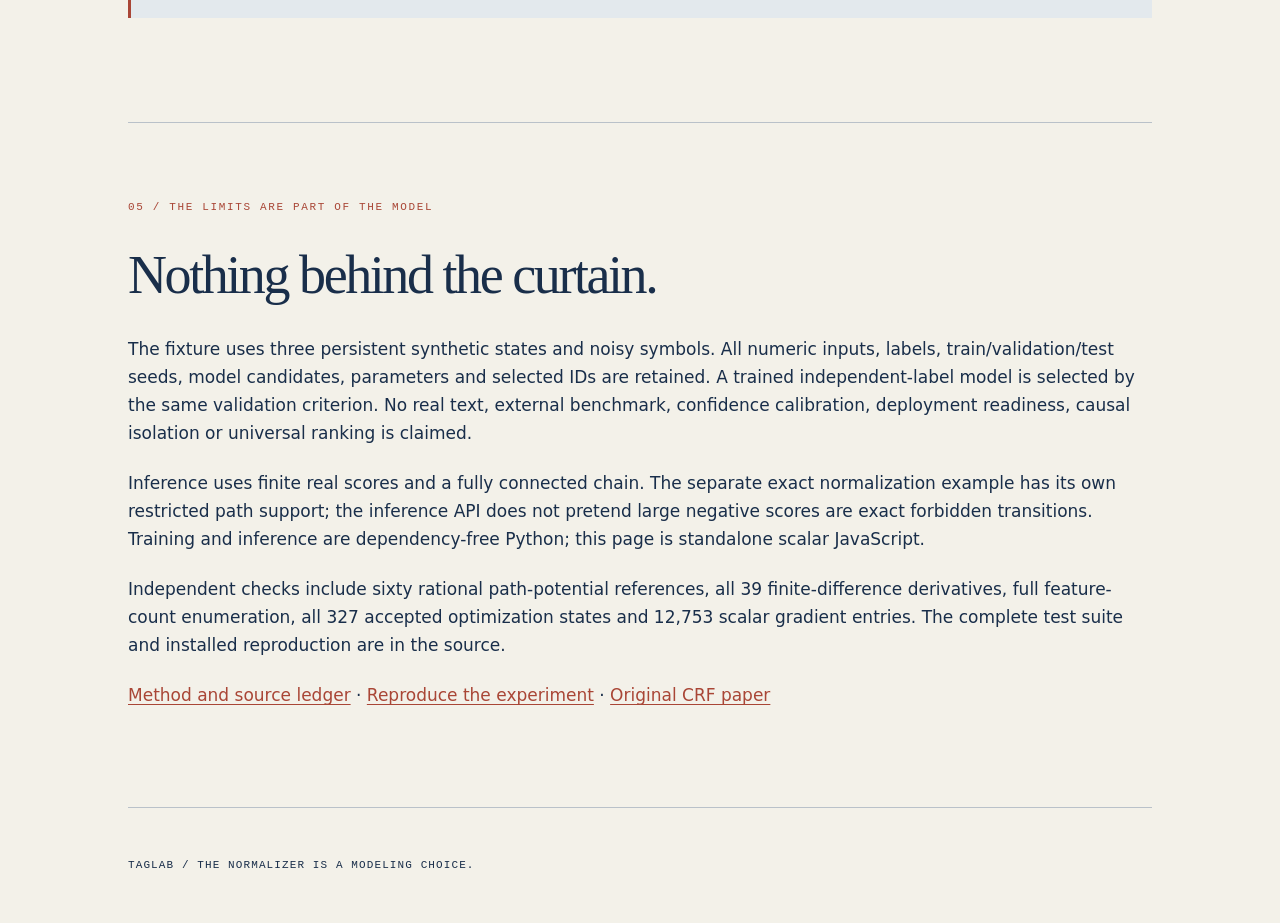
==== commit 3e5784c7: "Update index.html" ====
--- a/docs/index.html
+++ b/docs/index.html
@@ -1,8 +1,8 @@
 <!doctype html>
 <html lang="en"><head><meta charset="utf-8"><meta name="viewport" content="width=device-width, initial-scale=1"><title>TagLab | The whole sequence counts</title><meta name="description" content="Manual linear-chain CRF learning, exact path controls and a live scalar sequence inspector."><link rel="stylesheet" href="style.css"><script src="archive-0.js"></script><script src="archive-1.js"></script><script src="archive-2.js"></script><script src="data.js"></script><script src="inference.js"></script><script src="app.js" defer></script></head>
-<body><header><a href="https://github.com/midya8/taglab">MIDYA / TAGLAB</a><span>CONDITIONAL SEQUENCES / 0.2</span></header>
+<body><header><a href="https://github.com/midya8/taglab">MIDYA / TAGLAB</a><span>CONDITIONAL SEQUENCES / 0.3</span></header>
 <main><section class="hero"><p class="eyebrow">MANUAL GRADIENTS. ONE GLOBAL PARTITION.</p><h1>The whole<br><em>sequence counts.</em></h1><p class="lead">A label can look right on its own and still tell the wrong story. Train a conditional random field, trace its normalization, and keep the independent-label control in view.</p><div class="notice">Original synthetic numeric sequences, not a language benchmark. This models <strong>p(labels | observations)</strong>, not the probability of the observations. Posterior values are model calculations, not calibrated real-world confidence.</div><div class="hero-stats"><div><b>39</b><span>chain parameters</span></div><div><b>6</b><span>training-only fits</span></div><div><b>327</b><span>replayable states</span></div></div><p><a href="https://github.com/midya8/taglab/blob/main/METHOD.md">Equations, sources and limits</a> · <a href="https://github.com/midya8/taglab">Code and reproduction</a></p></section>
-<section><p><a href="evidence.html">New: exact label-event conditioning, restricted partitions and event gradients</a></p><p class="eyebrow">01 / DON'T HIDE THE LOSING METRIC</p><h2>Better NLL.<br>More token errors.</h2><p>Each family selects regularization by validation conditional NLL per token. The selected chain has lower test NLL, but its highest-probability sequence makes <strong>66/164 token errors</strong>, versus <strong>56/164</strong> for the separately trained independent-label control. Probability quality and a decoding decision are different objectives.</p><div id="scores" class="score-grid"></div><p class="small">Both models see the same eight observed features, including left and right context. The control is a trained three-class log-linear classifier with sequence scores fixed at zero. This is not an untrained or unigram strawman. The comparison describes these fitted models, penalties and finite fixture; it does not isolate transitions as a causal mechanism.</p><details><summary>All six candidates, including failures to reach tolerance</summary><div id="candidates"></div></details><div class="notice">24 training, 12 validation and 16 test sequences. Three regularization choices per family. Test labels never select, stop or tune a fit. All three low-budget fits remain marked <strong>budget exhausted</strong>; a decreasing objective is not a convergence certificate.</div></section>
+<section><p><a href="evidence.html">Exact label-event conditioning, event gradients and auditable joint-path sampling</a></p><p class="eyebrow">01 / DON'T HIDE THE LOSING METRIC</p><h2>Better NLL.<br>More token errors.</h2><p>Each family selects regularization by validation conditional NLL per token. The selected chain has lower test NLL, but its highest-probability sequence makes <strong>66/164 token errors</strong>, versus <strong>56/164</strong> for the separately trained independent-label control. Probability quality and a decoding decision are different objectives.</p><div id="scores" class="score-grid"></div><p class="small">Both models see the same eight observed features, including left and right context. The control is a trained three-class log-linear classifier with sequence scores fixed at zero. This is not an untrained or unigram strawman. The comparison describes these fitted models, penalties and finite fixture; it does not isolate transitions as a causal mechanism.</p><details><summary>All six candidates, including failures to reach tolerance</summary><div id="candidates"></div></details><div class="notice">24 training, 12 validation and 16 test sequences. Three regularization choices per family. Test labels never select, stop or tune a fit. All three low-budget fits remain marked <strong>budget exhausted</strong>; a decreasing objective is not a convergence certificate.</div></section>
 <section id="inspector"><p class="eyebrow">02 / CHANGE THE OBSERVATIONS, NOT THE STORY</p><h2>A sequence under inspection.</h2><p>The browser recomputes every log-space message, marginal, adjacent-label probability and Viterbi path using independent scalar JavaScript. No model service runs behind this page.</p><div class="control-grid"><label>Model<select id="model"></select></label><label>Stored test sequence<select id="sample"></select></label><label>Optimization state<select id="iteration"></select></label><label>Transition score multiplier<input id="scale" type="range" min="-2" max="2" step="0.25" value="1"><output id="scale-value">1</output></label></div><label>Observed symbols, integers -2 through 2<input id="symbols" type="text" spellcheck="false" autocomplete="off" aria-describedby="symbol-help"></label><p id="symbol-help" class="small">Comma-separated. 1-256 symbols; edit any value. Features can use both neighboring observations, so this is not streaming inference.</p><p id="status" role="status" aria-live="polite">Loading the checked model archive...</p><div class="result-grid"><article><h3>Log partition</h3><b id="logz">-</b><p>One sum over all 3<sup>T</sup> paths, computed in O(T × 3²).</p></article><article><h3>Best path log probability</h3><b id="path-logp">-</b><p>Score of the Viterbi path minus log Z. Not a product of node marginals.</p></article><article><h3>Sequence entropy</h3><b id="entropy">-</b><p>Log Z minus expected complete-path score, in nats.</p></article></div><div class="path-grid"><article><h3>Highest-probability complete path</h3><p id="viterbi" class="path"></p></article><article><h3>Per-position marginal decisions</h3><p id="modes" class="path"></p></article></div><p class="small">Viterbi minimizes model expected exact-sequence error; marginal decisions minimize model expected token error. Neither decoder is guaranteed to win on one observed sequence. Ties choose the lowest predecessor during recursion, then lowest final label; this is not a global lexicographic rule.</p><div class="control-grid"><label>Focus position<select id="focus"></select></label><div><p class="small" id="focus-description"></p></div></div><div id="node-bars"></div><div class="message-grid"><article><h3>Forward log message</h3><div id="alpha"></div></article><article><h3>Backward log message</h3><div id="beta"></div></article></div><h3>Adjacent labels are not independent</h3><p id="edge-description"></p><div id="edge"></div><p class="small">Rows are FROM labels A/B/C; columns are TO labels A/B/C. Summing a row gives the left node marginal; summing a column gives the right node marginal. The final position has no following edge.</p><div class="buttons"><button id="copy" type="button">Copy full state JSON</button><button id="download" type="button">Download full state JSON</button></div><p id="copy-status" role="status" aria-live="polite"></p><details><summary>Complete messages, features, parameters and decoded-path witness</summary><pre id="witness"></pre></details></section>
 <section><p class="eyebrow">03 / EXPECTED COUNTS MINUS OBSERVED COUNTS</p><h2>A gradient you can replay.</h2><p>The state selector above follows the actual training history. Every state retains all 39 parameters, the full hand-derived gradient, objective, accepted step and backtracking count. The browser independently recomputes its objective and gradient from the original training examples.</p><div class="result-grid"><article><h3>Training objective</h3><b id="objective">-</b><p>Mean sequence NLL + λ/2 × squared parameter norm.</p></article><article><h3>Gradient norm</h3><b id="gradnorm">-</b><p>Euclidean norm, not a held-out score.</p></article><article><h3>Accepted step</h3><b id="step">-</b><p id="step-detail"></p></article></div><div id="training-plot" class="plot"></div><p id="training-status" class="small"></p><details><summary>All 39 gradient components at this state</summary><pre id="gradient"></pre></details><div class="notice">Convex conditional NLL with fixed observed features and positive L2 penalty does not make a finite optimization budget a solved optimum. No neural encoder, autodiff, pre-trained model or hidden optimizer is used.</div></section>
 <section><p class="eyebrow">04 / WHERE THE NORMALIZER LIVES</p><h2>The branch that cannot<br>give its mass back.</h2><p>An original three-path control. Start at A or B with equal scores. A can only go to C; B can go to A or C. A final C receives weight w; final A receives weight 1. The same allowed paths and raw scores are normalized either globally or at each outgoing branch.</p><label>Weight for final C<select id="evidence"><option value="1">1</option><option value="3">1/3</option><option value="9" selected>1/9</option><option value="27">1/27</option><option value="81">1/81</option></select></label><div class="toy-graph" aria-label="Three allowed paths"><div>START</div><div>↙ A → C<br>↘ B → A or C</div></div><div id="normalization"></div><div class="notice">Local normalization always assigns total mass 1/2 to branch A, even as its only continuation loses raw weight. Global normalization changes that branch's mass. These are two fixed-score distributions, <strong>not fitted competing models</strong> or evidence that CRFs always outperform local classifiers. The trained independent-label control above is not this locally normalized branch model.</div></section>
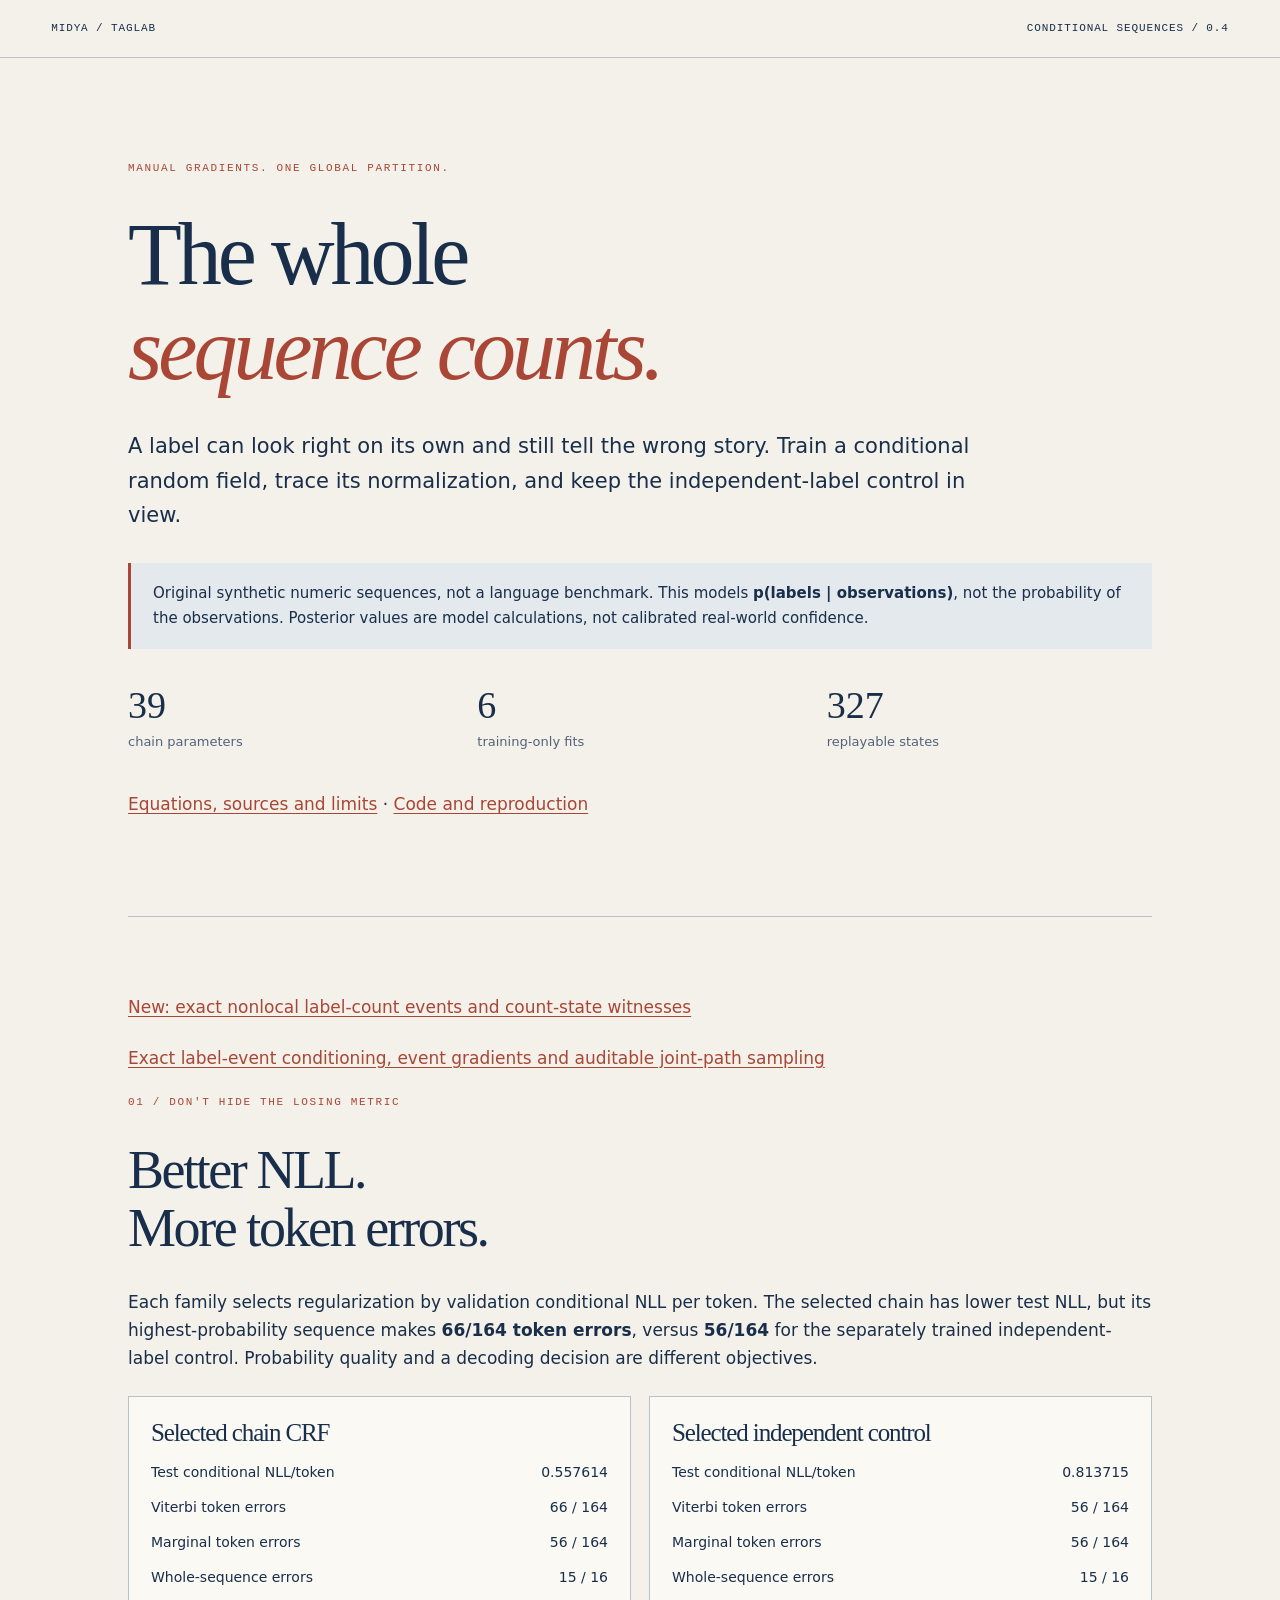
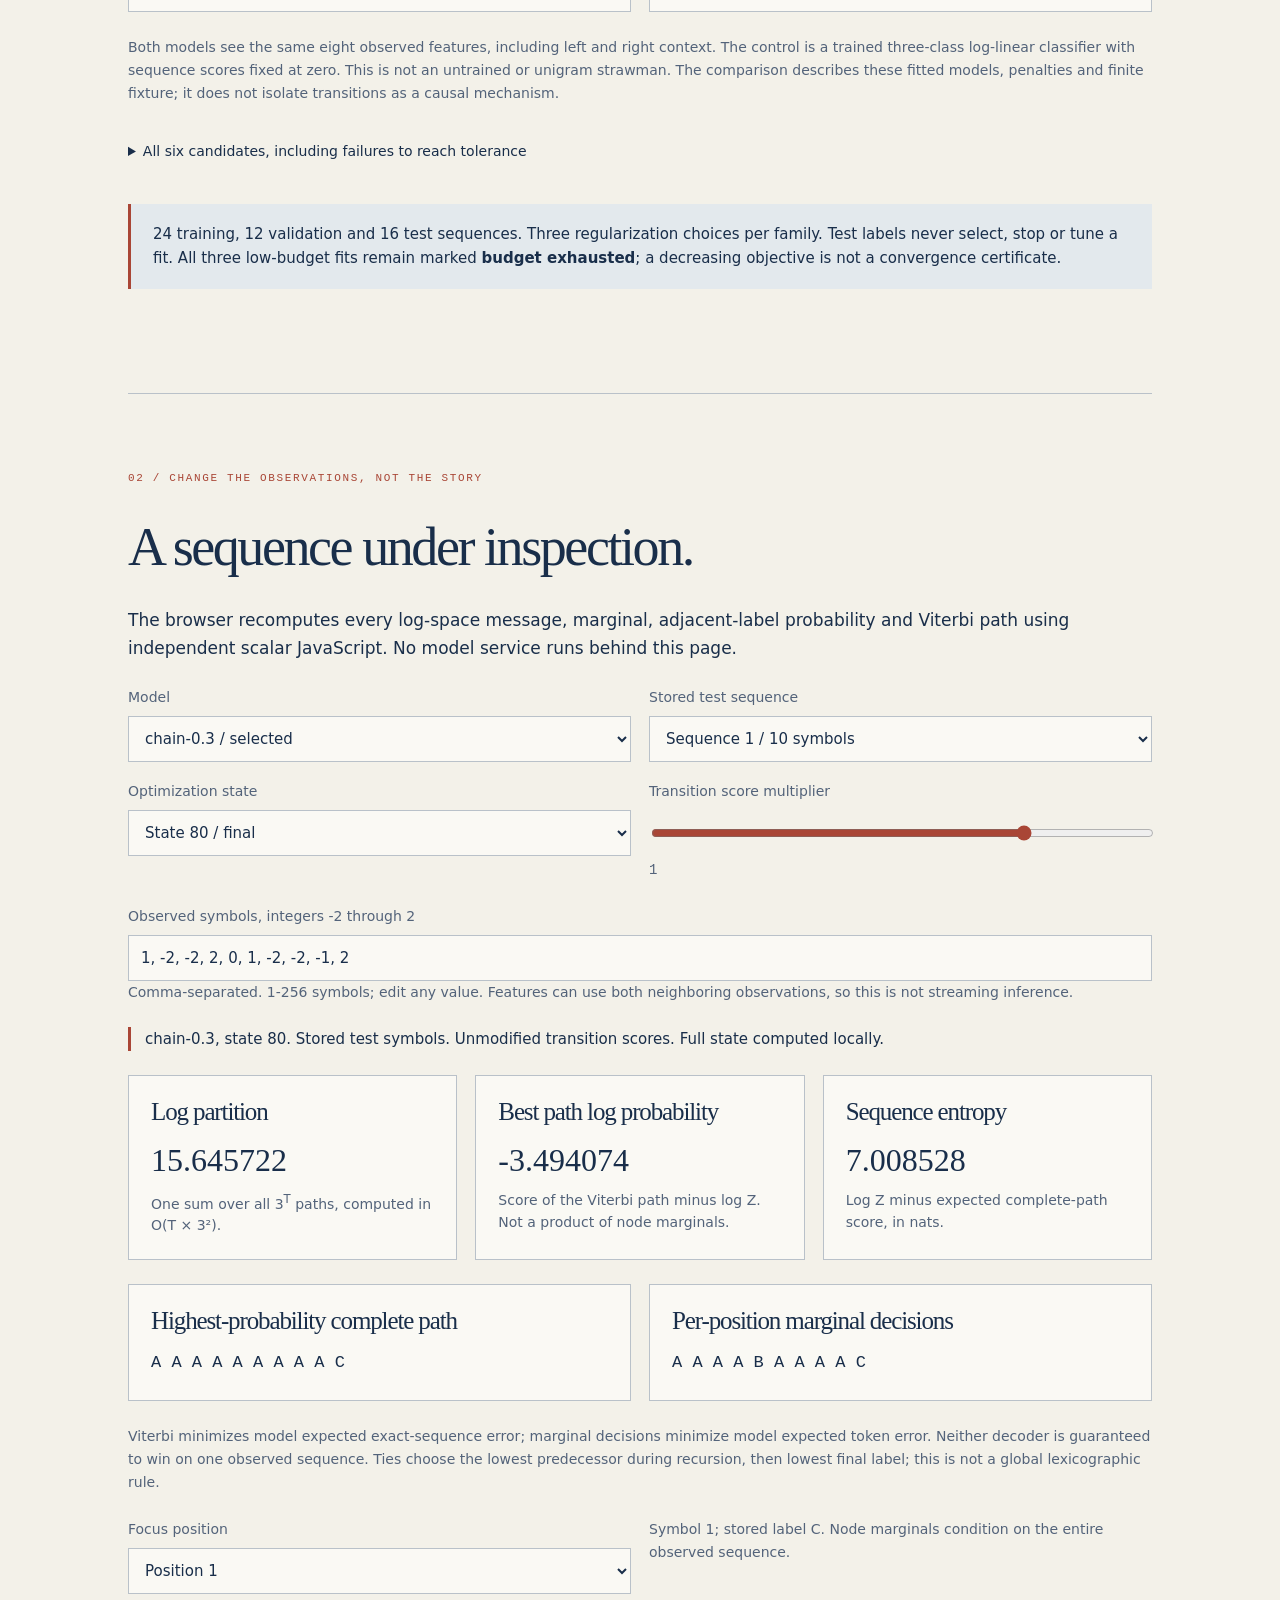
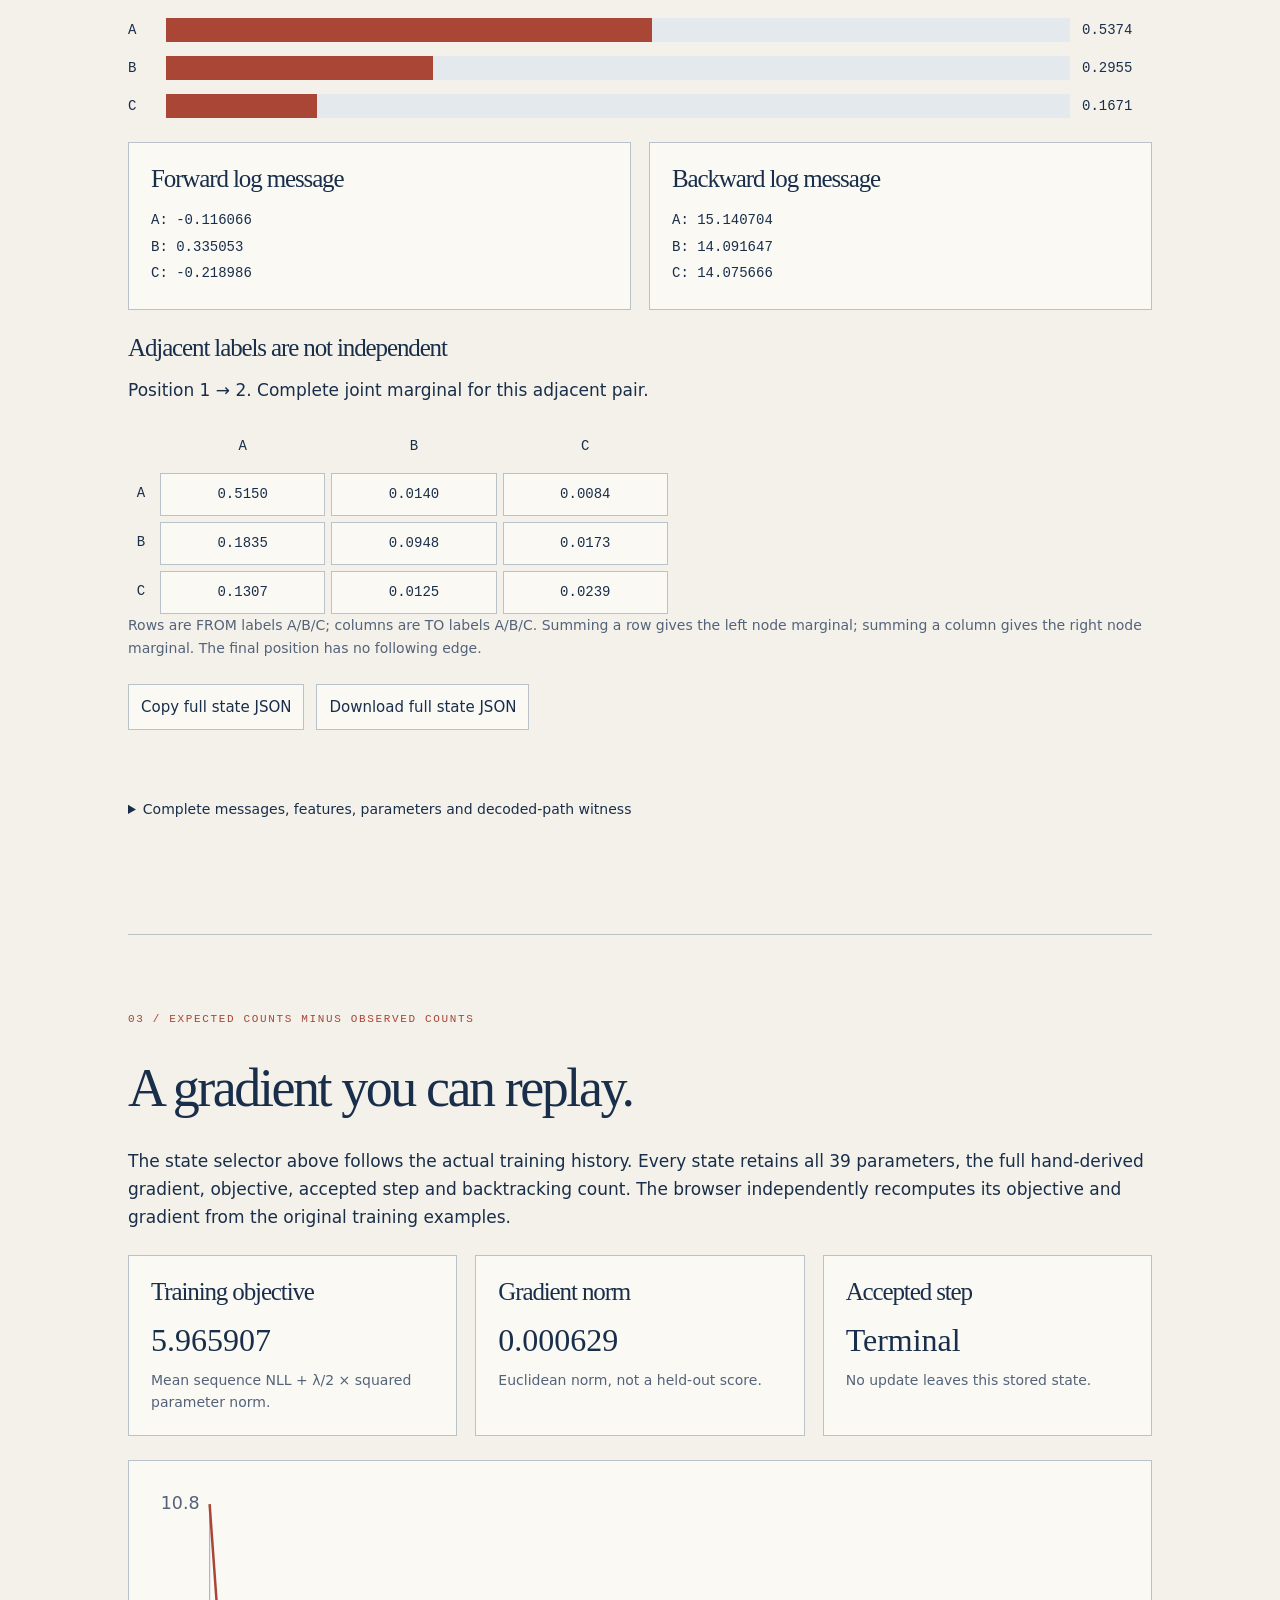
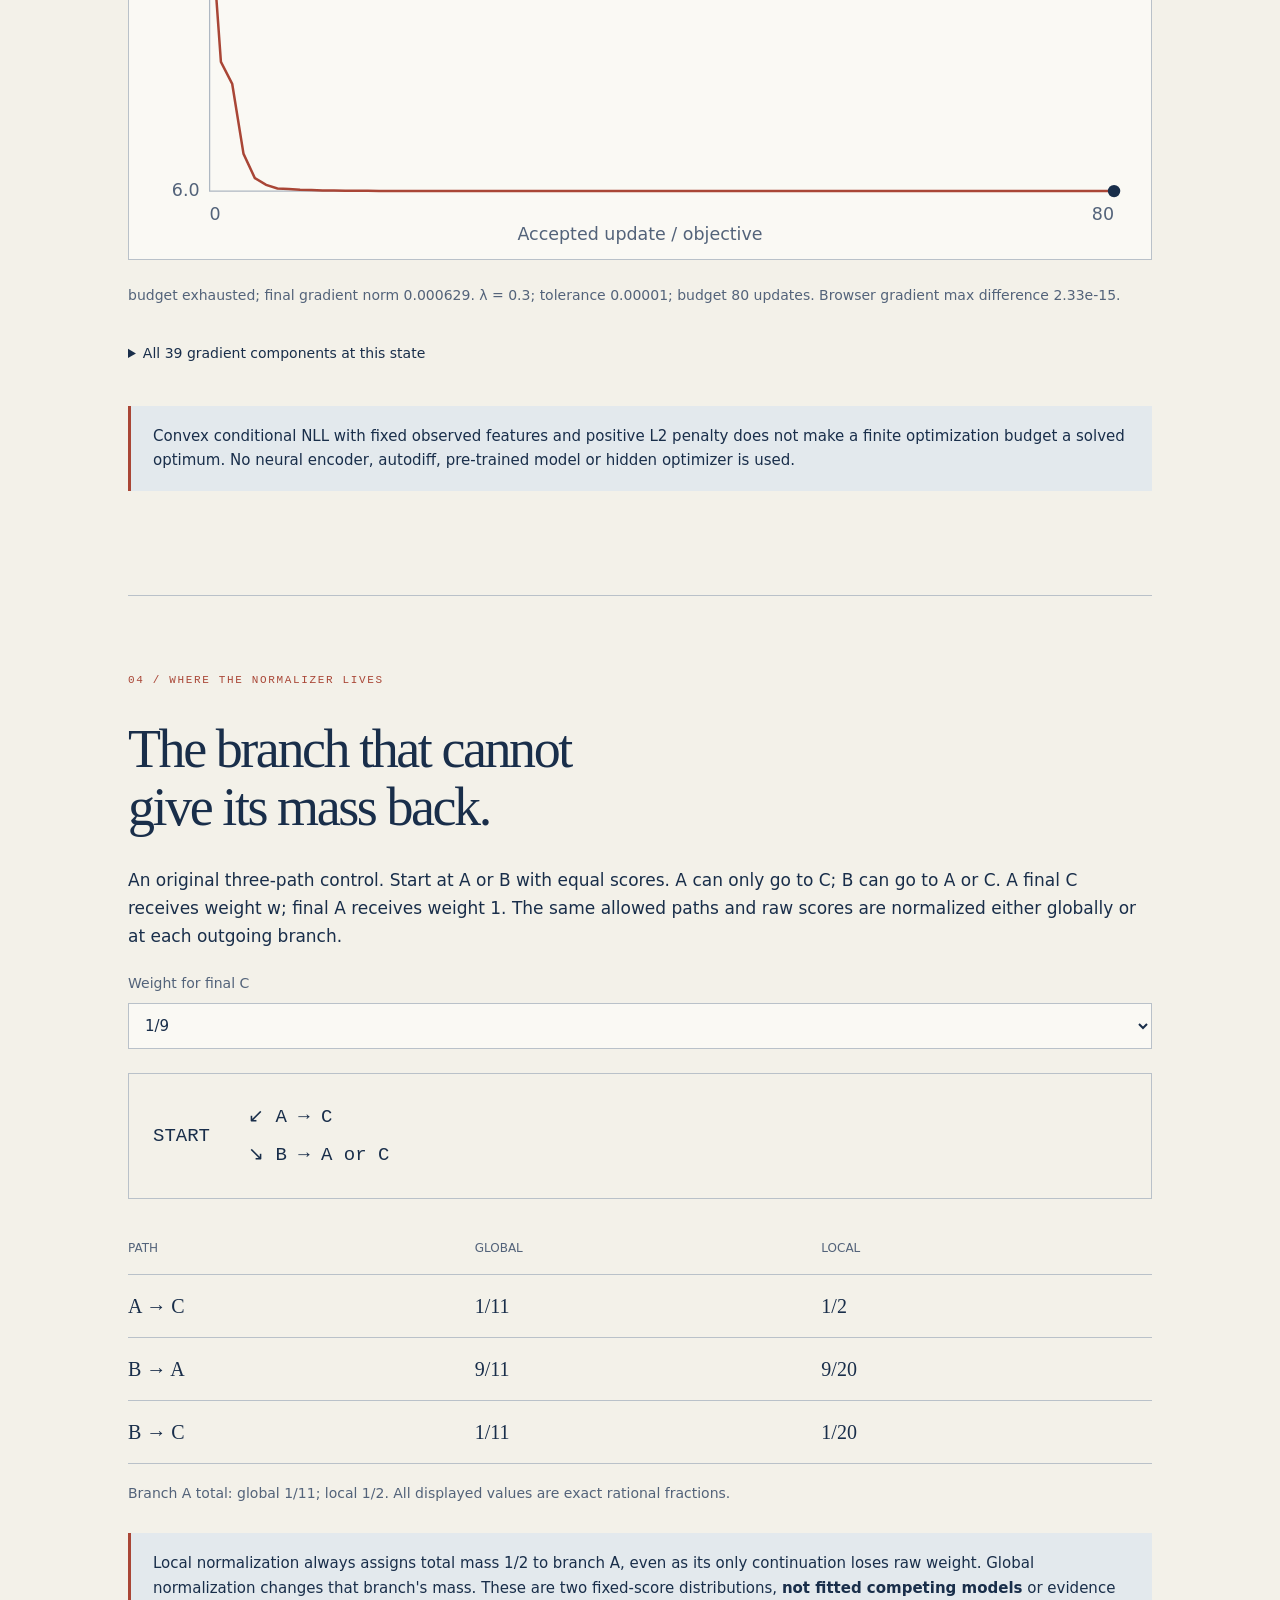
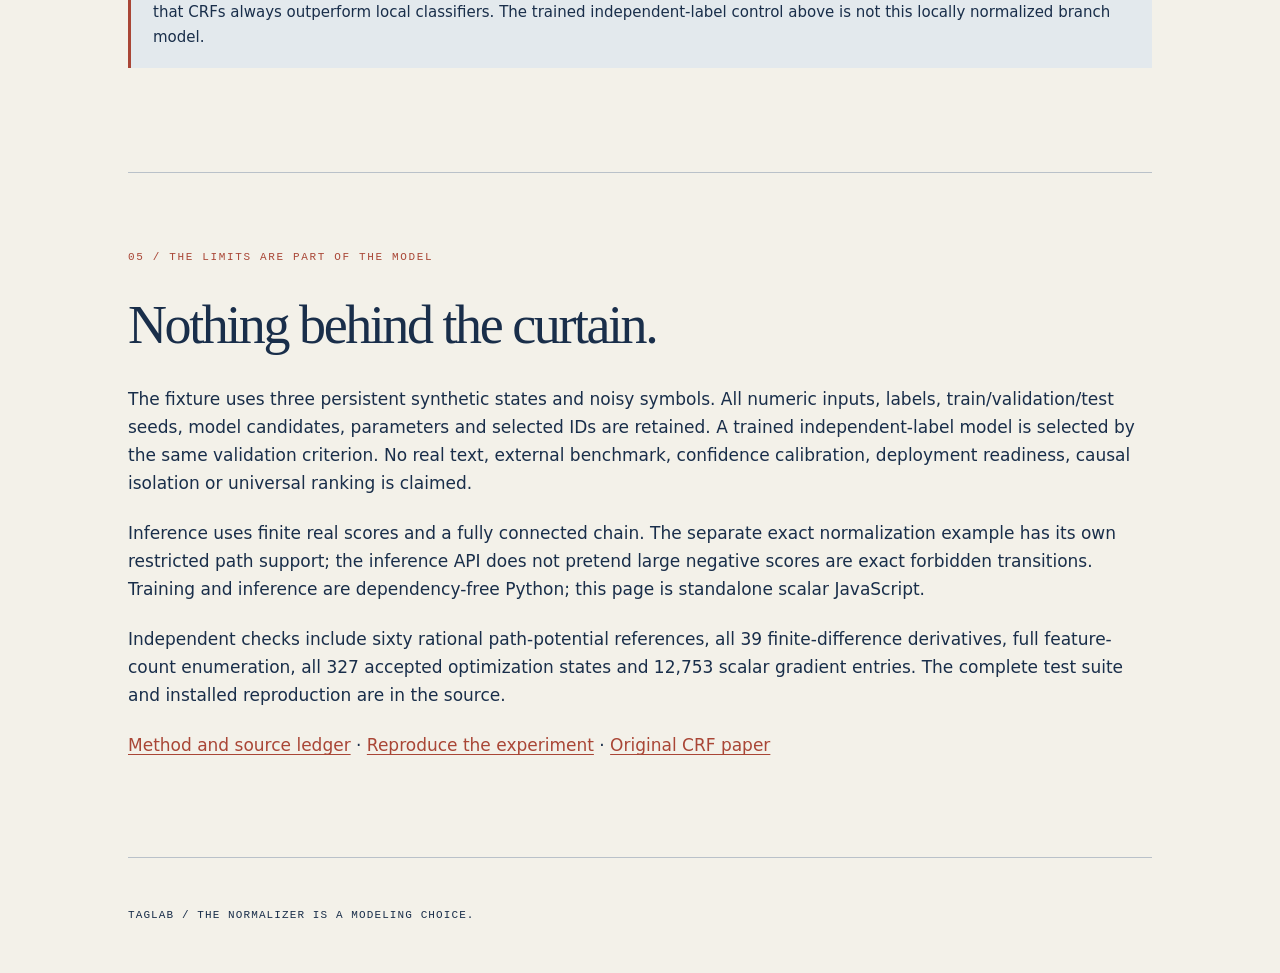
==== commit 62a7176e: "Update index.html" ====
--- a/docs/index.html
+++ b/docs/index.html
@@ -1,8 +1,8 @@
 <!doctype html>
 <html lang="en"><head><meta charset="utf-8"><meta name="viewport" content="width=device-width, initial-scale=1"><title>TagLab | The whole sequence counts</title><meta name="description" content="Manual linear-chain CRF learning, exact path controls and a live scalar sequence inspector."><link rel="stylesheet" href="style.css"><script src="archive-0.js"></script><script src="archive-1.js"></script><script src="archive-2.js"></script><script src="data.js"></script><script src="inference.js"></script><script src="app.js" defer></script></head>
-<body><header><a href="https://github.com/midya8/taglab">MIDYA / TAGLAB</a><span>CONDITIONAL SEQUENCES / 0.3</span></header>
+<body><header><a href="https://github.com/midya8/taglab">MIDYA / TAGLAB</a><span>CONDITIONAL SEQUENCES / 0.4</span></header>
 <main><section class="hero"><p class="eyebrow">MANUAL GRADIENTS. ONE GLOBAL PARTITION.</p><h1>The whole<br><em>sequence counts.</em></h1><p class="lead">A label can look right on its own and still tell the wrong story. Train a conditional random field, trace its normalization, and keep the independent-label control in view.</p><div class="notice">Original synthetic numeric sequences, not a language benchmark. This models <strong>p(labels | observations)</strong>, not the probability of the observations. Posterior values are model calculations, not calibrated real-world confidence.</div><div class="hero-stats"><div><b>39</b><span>chain parameters</span></div><div><b>6</b><span>training-only fits</span></div><div><b>327</b><span>replayable states</span></div></div><p><a href="https://github.com/midya8/taglab/blob/main/METHOD.md">Equations, sources and limits</a> · <a href="https://github.com/midya8/taglab">Code and reproduction</a></p></section>
-<section><p><a href="evidence.html">Exact label-event conditioning, event gradients and auditable joint-path sampling</a></p><p class="eyebrow">01 / DON'T HIDE THE LOSING METRIC</p><h2>Better NLL.<br>More token errors.</h2><p>Each family selects regularization by validation conditional NLL per token. The selected chain has lower test NLL, but its highest-probability sequence makes <strong>66/164 token errors</strong>, versus <strong>56/164</strong> for the separately trained independent-label control. Probability quality and a decoding decision are different objectives.</p><div id="scores" class="score-grid"></div><p class="small">Both models see the same eight observed features, including left and right context. The control is a trained three-class log-linear classifier with sequence scores fixed at zero. This is not an untrained or unigram strawman. The comparison describes these fitted models, penalties and finite fixture; it does not isolate transitions as a causal mechanism.</p><details><summary>All six candidates, including failures to reach tolerance</summary><div id="candidates"></div></details><div class="notice">24 training, 12 validation and 16 test sequences. Three regularization choices per family. Test labels never select, stop or tune a fit. All three low-budget fits remain marked <strong>budget exhausted</strong>; a decreasing objective is not a convergence certificate.</div></section>
+<section><p><a href="counts.html">New: exact nonlocal label-count events and count-state witnesses</a></p><p><a href="evidence.html">Exact label-event conditioning, event gradients and auditable joint-path sampling</a></p><p class="eyebrow">01 / DON'T HIDE THE LOSING METRIC</p><h2>Better NLL.<br>More token errors.</h2><p>Each family selects regularization by validation conditional NLL per token. The selected chain has lower test NLL, but its highest-probability sequence makes <strong>66/164 token errors</strong>, versus <strong>56/164</strong> for the separately trained independent-label control. Probability quality and a decoding decision are different objectives.</p><div id="scores" class="score-grid"></div><p class="small">Both models see the same eight observed features, including left and right context. The control is a trained three-class log-linear classifier with sequence scores fixed at zero. This is not an untrained or unigram strawman. The comparison describes these fitted models, penalties and finite fixture; it does not isolate transitions as a causal mechanism.</p><details><summary>All six candidates, including failures to reach tolerance</summary><div id="candidates"></div></details><div class="notice">24 training, 12 validation and 16 test sequences. Three regularization choices per family. Test labels never select, stop or tune a fit. All three low-budget fits remain marked <strong>budget exhausted</strong>; a decreasing objective is not a convergence certificate.</div></section>
 <section id="inspector"><p class="eyebrow">02 / CHANGE THE OBSERVATIONS, NOT THE STORY</p><h2>A sequence under inspection.</h2><p>The browser recomputes every log-space message, marginal, adjacent-label probability and Viterbi path using independent scalar JavaScript. No model service runs behind this page.</p><div class="control-grid"><label>Model<select id="model"></select></label><label>Stored test sequence<select id="sample"></select></label><label>Optimization state<select id="iteration"></select></label><label>Transition score multiplier<input id="scale" type="range" min="-2" max="2" step="0.25" value="1"><output id="scale-value">1</output></label></div><label>Observed symbols, integers -2 through 2<input id="symbols" type="text" spellcheck="false" autocomplete="off" aria-describedby="symbol-help"></label><p id="symbol-help" class="small">Comma-separated. 1-256 symbols; edit any value. Features can use both neighboring observations, so this is not streaming inference.</p><p id="status" role="status" aria-live="polite">Loading the checked model archive...</p><div class="result-grid"><article><h3>Log partition</h3><b id="logz">-</b><p>One sum over all 3<sup>T</sup> paths, computed in O(T × 3²).</p></article><article><h3>Best path log probability</h3><b id="path-logp">-</b><p>Score of the Viterbi path minus log Z. Not a product of node marginals.</p></article><article><h3>Sequence entropy</h3><b id="entropy">-</b><p>Log Z minus expected complete-path score, in nats.</p></article></div><div class="path-grid"><article><h3>Highest-probability complete path</h3><p id="viterbi" class="path"></p></article><article><h3>Per-position marginal decisions</h3><p id="modes" class="path"></p></article></div><p class="small">Viterbi minimizes model expected exact-sequence error; marginal decisions minimize model expected token error. Neither decoder is guaranteed to win on one observed sequence. Ties choose the lowest predecessor during recursion, then lowest final label; this is not a global lexicographic rule.</p><div class="control-grid"><label>Focus position<select id="focus"></select></label><div><p class="small" id="focus-description"></p></div></div><div id="node-bars"></div><div class="message-grid"><article><h3>Forward log message</h3><div id="alpha"></div></article><article><h3>Backward log message</h3><div id="beta"></div></article></div><h3>Adjacent labels are not independent</h3><p id="edge-description"></p><div id="edge"></div><p class="small">Rows are FROM labels A/B/C; columns are TO labels A/B/C. Summing a row gives the left node marginal; summing a column gives the right node marginal. The final position has no following edge.</p><div class="buttons"><button id="copy" type="button">Copy full state JSON</button><button id="download" type="button">Download full state JSON</button></div><p id="copy-status" role="status" aria-live="polite"></p><details><summary>Complete messages, features, parameters and decoded-path witness</summary><pre id="witness"></pre></details></section>
 <section><p class="eyebrow">03 / EXPECTED COUNTS MINUS OBSERVED COUNTS</p><h2>A gradient you can replay.</h2><p>The state selector above follows the actual training history. Every state retains all 39 parameters, the full hand-derived gradient, objective, accepted step and backtracking count. The browser independently recomputes its objective and gradient from the original training examples.</p><div class="result-grid"><article><h3>Training objective</h3><b id="objective">-</b><p>Mean sequence NLL + λ/2 × squared parameter norm.</p></article><article><h3>Gradient norm</h3><b id="gradnorm">-</b><p>Euclidean norm, not a held-out score.</p></article><article><h3>Accepted step</h3><b id="step">-</b><p id="step-detail"></p></article></div><div id="training-plot" class="plot"></div><p id="training-status" class="small"></p><details><summary>All 39 gradient components at this state</summary><pre id="gradient"></pre></details><div class="notice">Convex conditional NLL with fixed observed features and positive L2 penalty does not make a finite optimization budget a solved optimum. No neural encoder, autodiff, pre-trained model or hidden optimizer is used.</div></section>
 <section><p class="eyebrow">04 / WHERE THE NORMALIZER LIVES</p><h2>The branch that cannot<br>give its mass back.</h2><p>An original three-path control. Start at A or B with equal scores. A can only go to C; B can go to A or C. A final C receives weight w; final A receives weight 1. The same allowed paths and raw scores are normalized either globally or at each outgoing branch.</p><label>Weight for final C<select id="evidence"><option value="1">1</option><option value="3">1/3</option><option value="9" selected>1/9</option><option value="27">1/27</option><option value="81">1/81</option></select></label><div class="toy-graph" aria-label="Three allowed paths"><div>START</div><div>↙ A → C<br>↘ B → A or C</div></div><div id="normalization"></div><div class="notice">Local normalization always assigns total mass 1/2 to branch A, even as its only continuation loses raw weight. Global normalization changes that branch's mass. These are two fixed-score distributions, <strong>not fitted competing models</strong> or evidence that CRFs always outperform local classifiers. The trained independent-label control above is not this locally normalized branch model.</div></section>
